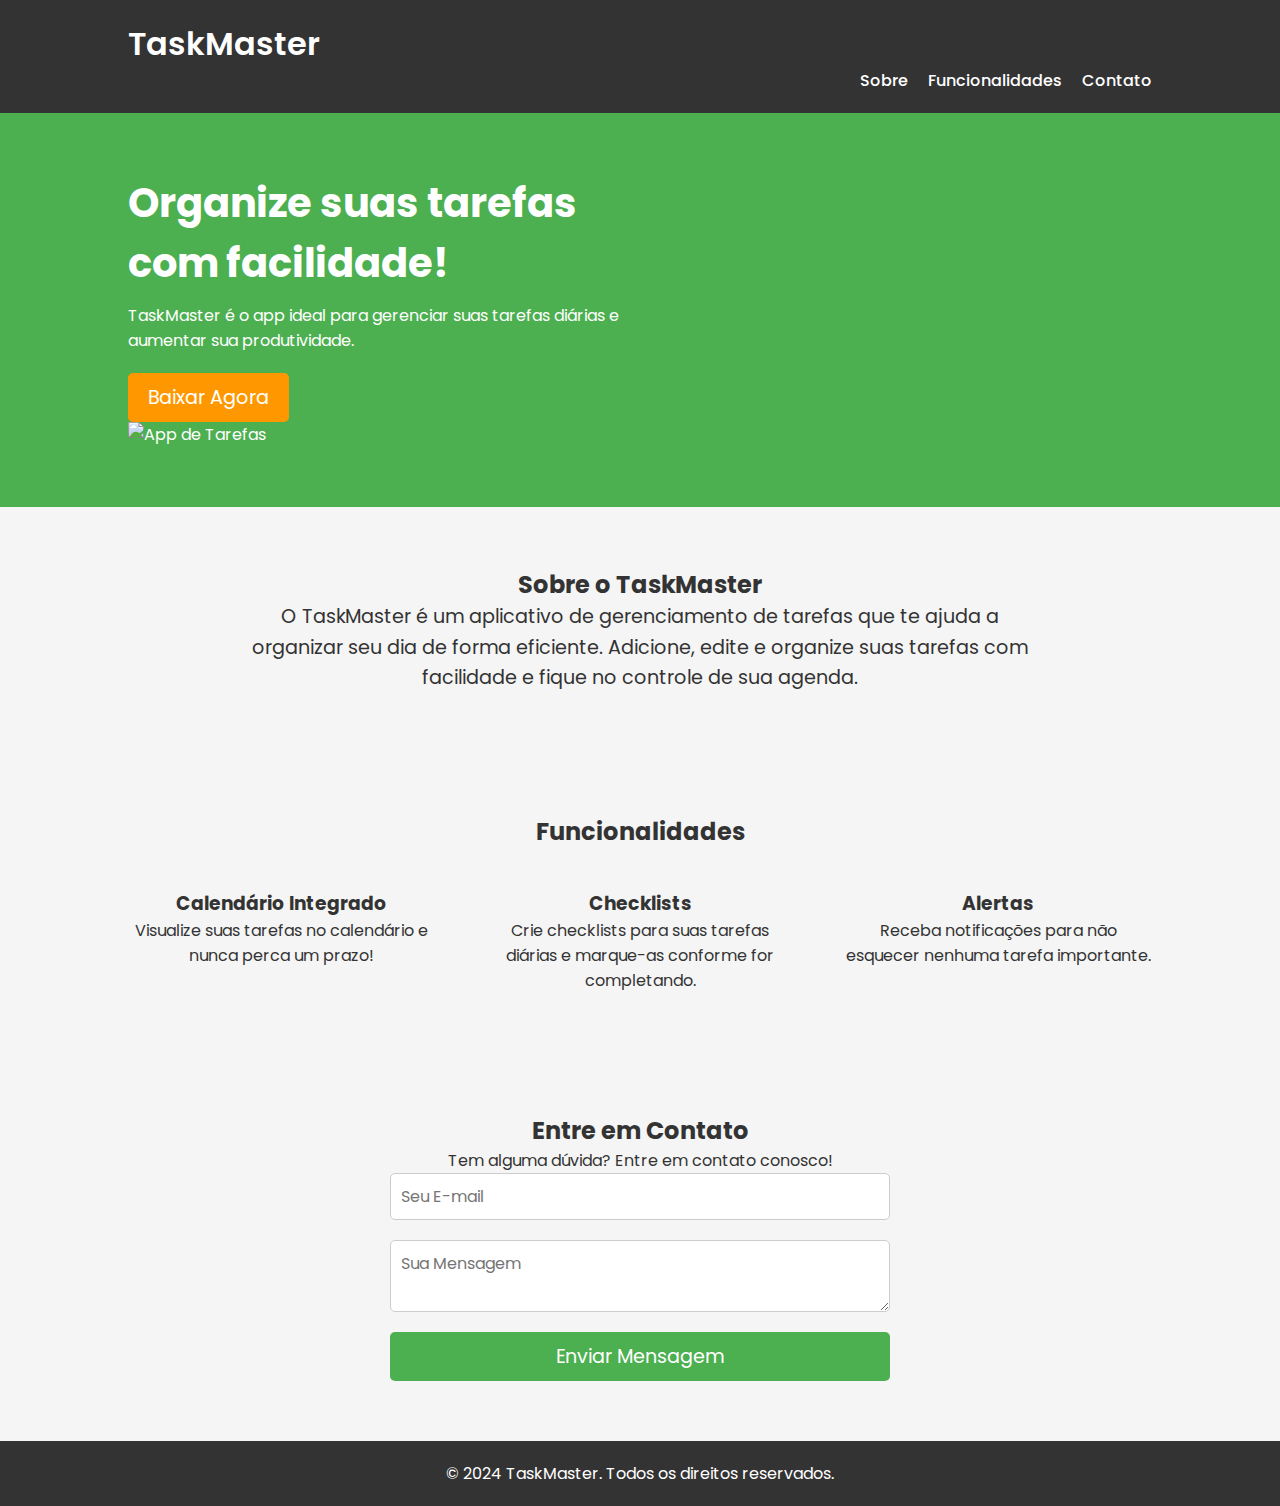
==== index.html @ c6b3d378 "one first commit" ====
<!DOCTYPE html>
<html lang="pt-br">
<head>
    <meta charset="UTF-8">
    <meta name="viewport" content="width=device-width, initial-scale=1.0">
    <link href="https://fonts.googleapis.com/css2?family=Poppins:wght@400;500;600&display=swap" rel="stylesheet">
    <link rel="stylesheet" href="style.css">
    <title>App de Tarefas</title>
</head>
<body>
    <header>
        <div class="container">
            <div class="logo">
                <h1>TaskMaster</h1>
            </div>
            <nav>
                <ul>
                    <li><a href="#sobre">Sobre</a></li>
                    <li><a href="#funcionalidades">Funcionalidades</a></li>
                    <li><a href="#contato">Contato</a></li>
                </ul>
            </nav>
        </div>
    </header>

    <section id="hero">
        <div class="container">
            <div class="hero-text">
                <h2>Organize suas tarefas com facilidade!</h2>
                <p>TaskMaster é o app ideal para gerenciar suas tarefas diárias e aumentar sua produtividade.</p>
                <a href="#contato" class="cta-button">Baixar Agora</a>
            </div>
            <div class="hero-image">
                <img src="https://via.placeholder.com/400" alt="App de Tarefas">
            </div>
        </div>
    </section>

    <section id="sobre" class="section">
        <div class="container">
            <h2>Sobre o TaskMaster</h2>
            <p>O TaskMaster é um aplicativo de gerenciamento de tarefas que te ajuda a organizar seu dia de forma eficiente. Adicione, edite e organize suas tarefas com facilidade e fique no controle de sua agenda.</p>
        </div>
    </section>

    <section id="funcionalidades" class="section">
        <div class="container">
            <h2>Funcionalidades</h2>
            <div class="features">
                <div class="feature">
                    <i class="bi bi-calendar-event"></i>
                    <h3>Calendário Integrado</h3>
                    <p>Visualize suas tarefas no calendário e nunca perca um prazo!</p>
                </div>
                <div class="feature">
                    <i class="bi bi-check-square"></i>
                    <h3>Checklists</h3>
                    <p>Crie checklists para suas tarefas diárias e marque-as conforme for completando.</p>
                </div>
                <div class="feature">
                    <i class="bi bi-bell"></i>
                    <h3>Alertas</h3>
                    <p>Receba notificações para não esquecer nenhuma tarefa importante.</p>
                </div>
            </div>
        </div>
    </section>

    <section id="contato" class="section">
        <div class="container">
            <h2>Entre em Contato</h2>
            <p>Tem alguma dúvida? Entre em contato conosco!</p>
            <form action="mailto:matiyusre35@gmail.com" method="get">
                <input type="email" placeholder="Seu E-mail" required>
                <textarea placeholder="Sua Mensagem" required></textarea>
                <button type="submit">Enviar Mensagem</button>
            </form>
        </div>
    </section>

    <footer>
        <div class="container">
            <p>&copy; 2024 TaskMaster. Todos os direitos reservados.</p>
        </div>
    </footer>

</body>
</html>
---- style.css ----
* {
    margin: 0;
    padding: 0;
    box-sizing: border-box;
    font-family: 'Poppins', sans-serif;
}

body {
    background-color: #f5f5f5;
    color: #333;
}

.container {
    width: 80%;
    margin: 0 auto;
}

header {
    background-color: #333;
    color: white;
    padding: 20px 0;
}

header .logo h1 {
    font-size: 2em;
    font-weight: 600;
}

nav ul {
    list-style: none;
    display: flex;
    justify-content: flex-end;
}

nav ul li {
    margin-left: 20px;
}

nav ul li a {
    color: white;
    text-decoration: none;
    font-weight: 500;
}

#hero {
    display: flex;
    justify-content: space-between;
    align-items: center;
    padding: 60px 0;
    background-color: #4CAF50;
    color: white;
}

#hero .hero-text {
    max-width: 50%;
}

#hero h2 {
    font-size: 2.5em;
    margin-bottom: 10px;
}

#hero .cta-button {
    display: inline-block;
    background-color: #FF9800;
    color: white;
    padding: 10px 20px;
    font-size: 1.2em;
    text-decoration: none;
    border-radius: 5px;
    margin-top: 20px;
}

#hero .cta-button:hover {
    background-color: #FF5722;
}

#hero .hero-image img {
    max-width: 400px;
    width: 100%;
}

.section {
    padding: 60px 0;
    text-align: center;
}

#sobre p {
    font-size: 1.2em;
    line-height: 1.6;
    max-width: 800px;
    margin: 0 auto;
}

.features {
    display: flex;
    justify-content: space-between;
    margin-top: 40px;
}

.feature {
    text-align: center;
    width: 30%;
}

.feature i {
    font-size: 3em;
    color: #4CAF50;
    margin-bottom: 10px;
}

#contato form {
    display: flex;
    flex-direction: column;
    max-width: 500px;
    margin: 0 auto;
}

#contato input, #contato textarea {
    padding: 10px;
    margin-bottom: 20px;
    border: 1px solid #ccc;
    border-radius: 5px;
    font-size: 1em;
}

#contato button {
    padding: 10px 20px;
    background-color: #4CAF50;
    color: white;
    font-size: 1.2em;
    border: none;
    border-radius: 5px;
}

#contato button:hover {
    background-color: #45a049;
}

footer {
    background-color: #333;
    color: white;
    padding: 20px 0;
    text-align: center;
}
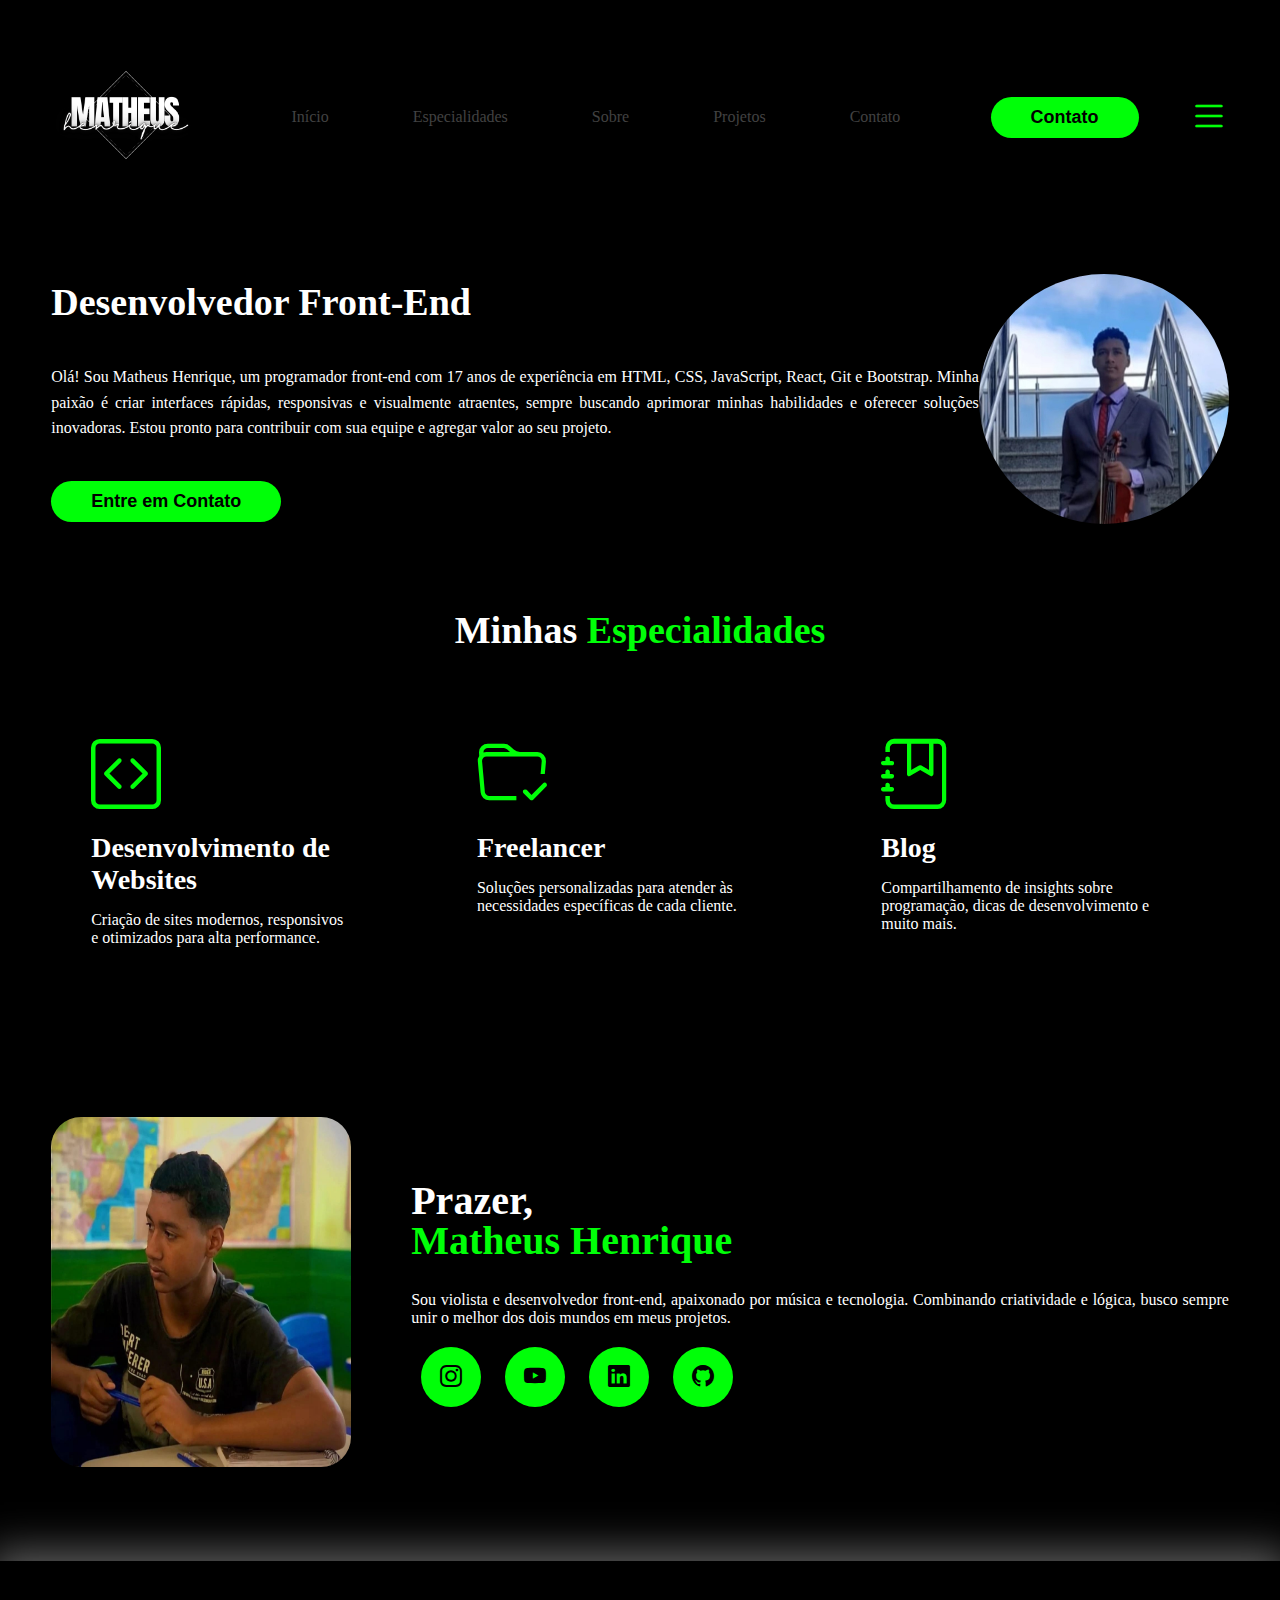
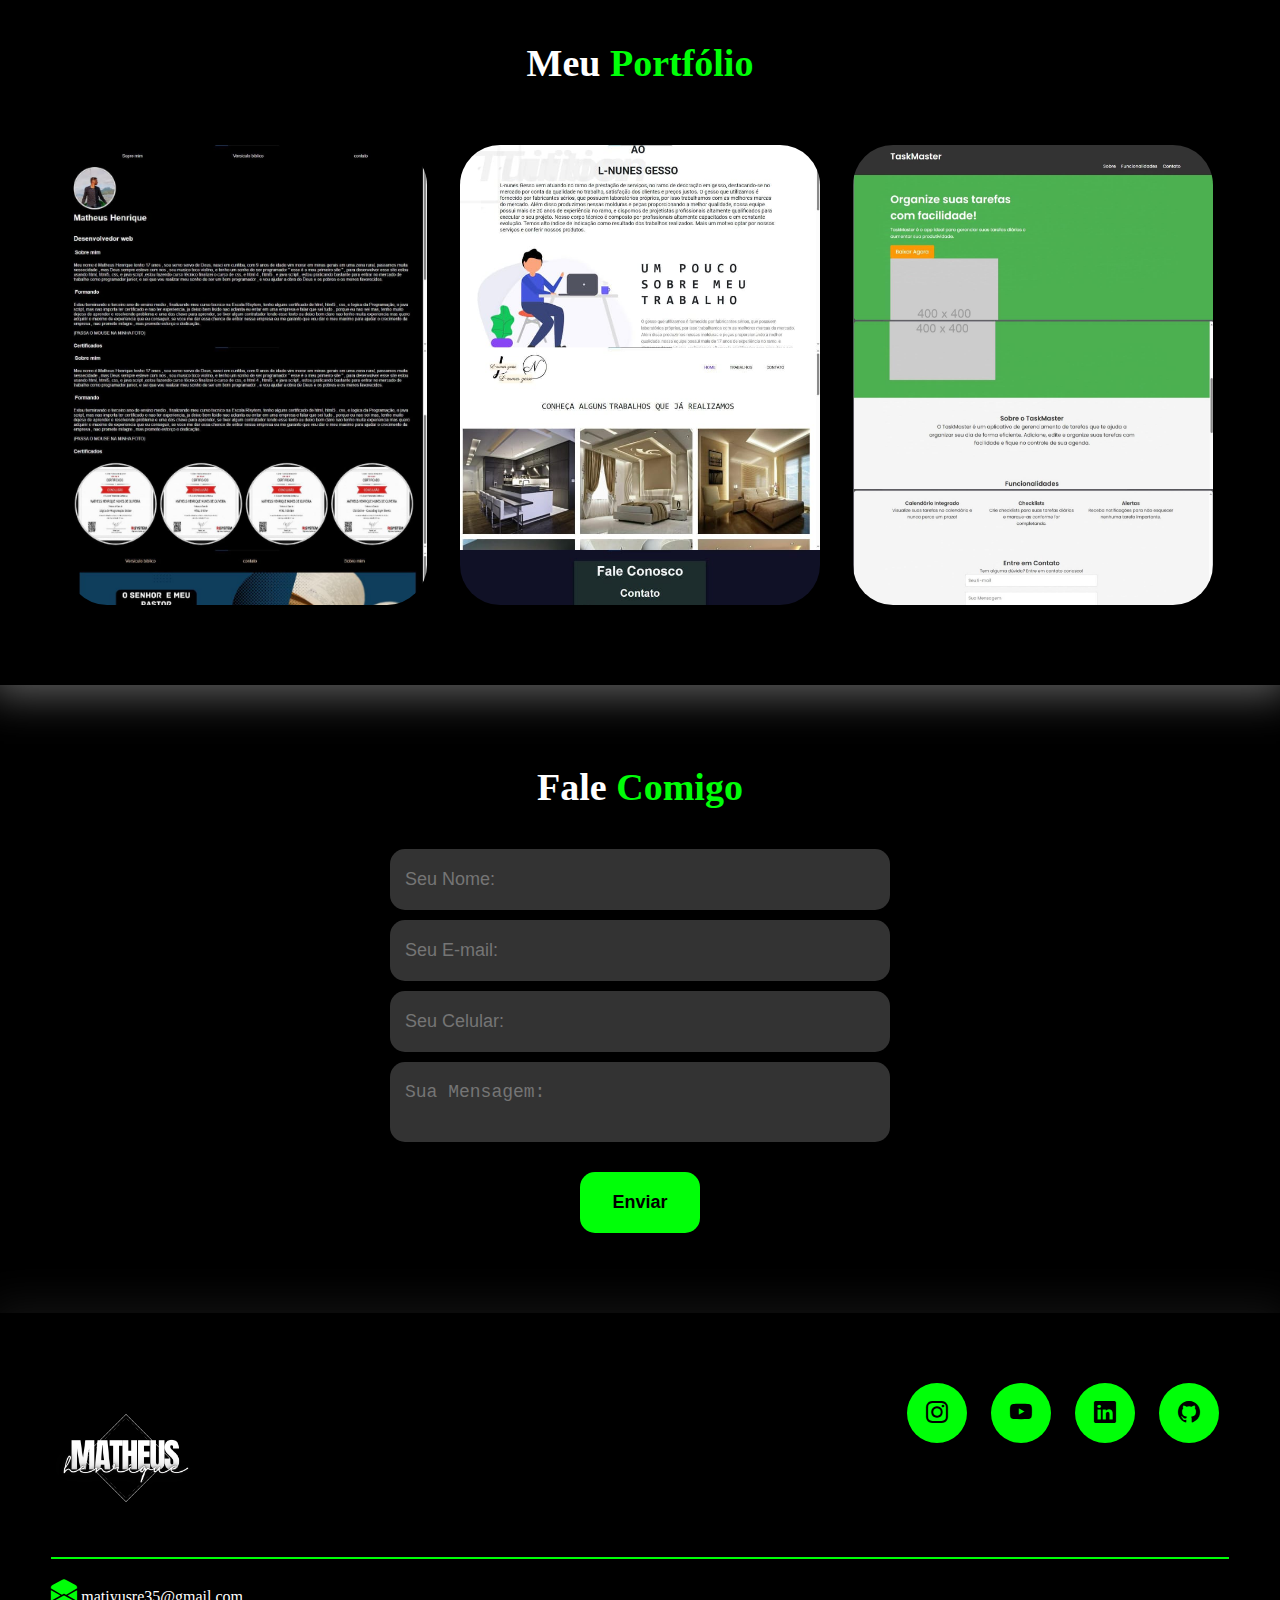
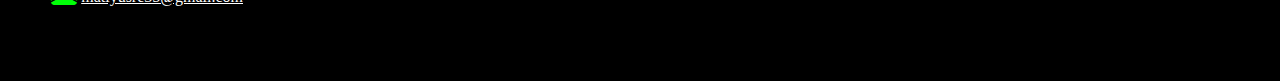
==== commit 80130eb4: "segundo commit" ====
--- a/index.html
+++ b/index.html
@@ -3,86 +3,170 @@
 <head>
     <meta charset="UTF-8">
     <meta name="viewport" content="width=device-width, initial-scale=1.0">
-    <link href="https://fonts.googleapis.com/css2?family=Poppins:wght@400;500;600&display=swap" rel="stylesheet">
     <link rel="stylesheet" href="style.css">
-    <title>App de Tarefas</title>
+    <link rel="preconnect" href="https://fonts.googleapis.com">
+    <link rel="preconnect" href="https://fonts.gstatic.com" crossorigin>
+    <link href="https://fonts.googleapis.com/css2?family=Poppins:wght@100;200;300;400;500;600;700;800;900&display=swap" rel="stylesheet">
+    <link rel="stylesheet" href="https://cdn.jsdelivr.net/npm/bootstrap-icons@1.11.3/font/bootstrap-icons.min.css">
+    <script src="menu.js" defer></script>
+    <title>Portfólio - Matheus Henrique</title>
 </head>
 <body>
     <header>
-        <div class="container">
+        <div class="interface">
             <div class="logo">
-                <h1>TaskMaster</h1>
+                <a href="#">
+                    <img src="imangs/Logotipo Moda Loja Minimalista Preto e Branco.png" alt="Logo Matheus Henrique" width="150px">
+                </a>
             </div>
-            <nav>
+            <nav class="menu-desktop">
                 <ul>
+                    <li><a href="#inicio">Início</a></li>
+                    <li><a href="#especialidades">Especialidades</a></li>
                     <li><a href="#sobre">Sobre</a></li>
-                    <li><a href="#funcionalidades">Funcionalidades</a></li>
-                    <li><a href="#contato">Contato</a></li>
+                    <li><a href="#portifolio">Projetos</a></li>
+                    <li><a href="#formulario">Contato</a></li>
                 </ul>
             </nav>
+            <div class="btn-contato">
+                <a href="#"><button>Contato</button></a>
+            </div>
+            <div class="btn-abrir-menu" id="btn-menu">
+                <i class="bi bi-list"></i>
+            </div>
+            <div class="menu-mobile" id="menu-mobile">
+                <div class="btn-fechar">
+                    <i class="bi bi-x"></i>
+                </div>
+                <nav>
+                    <ul>
+                        <li><a href="#inicio">Início</a></li>
+                        <li><a href="#especialidades">Especialidades</a></li>
+                        <li><a href="#sobre">Sobre</a></li>
+                        <li><a href="#portifolio">Projetos</a></li>
+                        <li><a href="#formulario">Contato</a></li>
+                    </ul>
+                </nav>
+            </div>
         </div>
     </header>
+    <main>
+        <section id="inicio" class="topo-do-site">
+            <div class="interface">
+                <div class="flex">
+                    <div class="txt-topo-site">
+                        <h1>Desenvolvedor Front-End</h1>
+                        <p>
+                            Olá! Sou Matheus Henrique, um programador front-end com 17 anos de experiência em HTML, CSS, JavaScript, React, Git e Bootstrap. Minha paixão é criar interfaces rápidas, responsivas e visualmente atraentes, sempre buscando aprimorar minhas habilidades e oferecer soluções inovadoras. Estou pronto para contribuir com sua equipe e agregar valor ao seu projeto.
+                        </p>
+                        <div class="btn-contato">
+                            <a href="#"><button>Entre em Contato</button></a>
+                        </div>
+                    </div>
+                    <div class="img-topo-site">
+                        <img src="imangs/eu.jpg" alt="Foto de Matheus Henrique" width="250px">
+                    </div>
+                </div>
+            </div>
+        </section>
 
-    <section id="hero">
-        <div class="container">
-            <div class="hero-text">
-                <h2>Organize suas tarefas com facilidade!</h2>
-                <p>TaskMaster é o app ideal para gerenciar suas tarefas diárias e aumentar sua produtividade.</p>
-                <a href="#contato" class="cta-button">Baixar Agora</a>
+        <section id="especialidades" class="especialidades">
+            <div class="interface">
+                <h2 class="titulo">Minhas <span>Especialidades</span></h2>
+                <div class="flex">
+                    <div class="especialidade-box">
+                        <i class="bi bi-code-square"></i>
+                        <h3>Desenvolvimento de Websites</h3>
+                        <p>Criação de sites modernos, responsivos e otimizados para alta performance.</p>
+                    </div>
+                    <div class="especialidade-box">
+                        <i class="bi bi-folder-check"></i>
+                        <h3>Freelancer</h3>
+                        <p>Soluções personalizadas para atender às necessidades específicas de cada cliente.</p>
+                    </div>
+                    <div class="especialidade-box">
+                        <i class="bi bi-journal-bookmark"></i>
+                        <h3>Blog</h3>
+                        <p>Compartilhamento de insights sobre programação, dicas de desenvolvimento e muito mais.</p>
+                    </div>
+                </div>
             </div>
-            <div class="hero-image">
-                <img src="https://via.placeholder.com/400" alt="App de Tarefas">
+        </section>
+
+        <section id="sobre" class="sobre">
+            <div class="interface">
+                <div class="flex">
+                    <div class="img-sobre">
+                        <img src="imangs/eu2.jpg" alt="Foto de Matheus Henrique" width="300px">
+                    </div>
+                    <div class="txt-sobre">
+                        <h2>Prazer, <span>Matheus Henrique</span></h2>
+                        <p>
+                            Sou violista e desenvolvedor front-end, apaixonado por música e tecnologia. Combinando criatividade e lógica, busco sempre unir o melhor dos dois mundos em meus projetos.
+                        </p>
+                        <div class="btn-social">
+                            <a href="https://www.instagram.com/matheushenrique.ccb/"><button><i class="bi bi-instagram"></i></button></a>
+                            <a href="https://www.youtube.com/channel/UCxkmV29DYNefAi6HuTpS0iQ"><button><i class="bi bi-youtube"></i></button></a>
+                            <a href="https://www.linkedin.com/in/matheus-henrique-96638132a/"><button><i class="bi bi-linkedin"></i></button></a>
+                            <a href="https://github.com/MatheusHenrique383/Matheus"><button><i class="bi bi-github"></i></button></a>
+                        </div>
+                    </div>
+                </div>
+            </div>
+        </section>
+
+        <section id="portifolio" class="portifolio">
+            <div class="interface">
+                <h2 class="titulo">Meu <span>Portfólio</span></h2>
+                <div class="flex">
+                    <div class="img-port" style="background-image: url(imangs/projeto.1.jpg);">
+                        <div class="overlay">Projeto 1</div>
+                    </div>
+                    <div class="img-port" style="background-image: url(imangs/projeto.2.jpg);">
+                        <div class="overlay">Projeto 2</div>
+                    </div>
+                    <div class="img-port" style="background-image: url(imangs/projeto.3.jpg);">
+                        <div class="overlay">Projeto 3</div>
+                    </div>
+                </div>
+            </div>
+        </section>
+
+        <section id="formulario" class="formulario">
+            <div class="interface">
+                <h2 class="titulo">Fale <span>Comigo</span></h2>
+                <form>
+                    <input type="text" placeholder="Seu Nome:" required>
+                    <input type="email" placeholder="Seu E-mail:" required>
+                    <input type="tel" placeholder="Seu Celular:">
+                    <textarea placeholder="Sua Mensagem:" required></textarea>
+                    <div class="btn-enviar">
+                        <input type="submit" value="Enviar">
+                    </div>
+                </form>
+            </div>
+        </section>
+    </main>
+
+    <footer>
+        <div class="interface">
+            <div class="line-footer">
+                <div class="flex">
+                    <div class="logo-footer">
+                        <img src="imangs/Logotipo Moda Loja Minimalista Preto e Branco.png" alt="Logo Matheus Henrique" width="150px">
+                    </div>
+                    <div class="btn-social">
+                        <a href="https://www.instagram.com/matheushenrique.ccb/"><button><i class="bi bi-instagram"></i></button></a>
+                        <a href="https://www.youtube.com/channel/UCxkmV29DYNefAi6HuTpS0iQ"><button><i class="bi bi-youtube"></i></button></a>
+                        <a href="https://www.linkedin.com/in/matheus-henrique-96638132a/"><button><i class="bi bi-linkedin"></i></button></a>
+                        <a href="https://github.com/MatheusHenrique383/Matheus"><button><i class="bi bi-github"></i></button></a>
+                    </div>
+                </div>
+            </div>
+            <div class="line-footer borda">
+                <p><i class="bi bi-envelope-open-fill"></i> <a href="mailto:matiyusre35@gmail.com">matiyusre35@gmail.com</a></p>
             </div>
         </div>
-    </section>
-
-    <section id="sobre" class="section">
-        <div class="container">
-            <h2>Sobre o TaskMaster</h2>
-            <p>O TaskMaster é um aplicativo de gerenciamento de tarefas que te ajuda a organizar seu dia de forma eficiente. Adicione, edite e organize suas tarefas com facilidade e fique no controle de sua agenda.</p>
-        </div>
-    </section>
-
-    <section id="funcionalidades" class="section">
-        <div class="container">
-            <h2>Funcionalidades</h2>
-            <div class="features">
-                <div class="feature">
-                    <i class="bi bi-calendar-event"></i>
-                    <h3>Calendário Integrado</h3>
-                    <p>Visualize suas tarefas no calendário e nunca perca um prazo!</p>
-                </div>
-                <div class="feature">
-                    <i class="bi bi-check-square"></i>
-                    <h3>Checklists</h3>
-                    <p>Crie checklists para suas tarefas diárias e marque-as conforme for completando.</p>
-                </div>
-                <div class="feature">
-                    <i class="bi bi-bell"></i>
-                    <h3>Alertas</h3>
-                    <p>Receba notificações para não esquecer nenhuma tarefa importante.</p>
-                </div>
-            </div>
-        </div>
-    </section>
-
-    <section id="contato" class="section">
-        <div class="container">
-            <h2>Entre em Contato</h2>
-            <p>Tem alguma dúvida? Entre em contato conosco!</p>
-            <form action="mailto:matiyusre35@gmail.com" method="get">
-                <input type="email" placeholder="Seu E-mail" required>
-                <textarea placeholder="Sua Mensagem" required></textarea>
-                <button type="submit">Enviar Mensagem</button>
-            </form>
-        </div>
-    </section>
-
-    <footer>
-        <div class="container">
-            <p>&copy; 2024 TaskMaster. Todos os direitos reservados.</p>
-        </div>
     </footer>
-
 </body>
 </html>
--- a/style.css
+++ b/style.css
@@ -1,145 +1,528 @@
-* {
-    margin: 0;
-    padding: 0;
-    box-sizing: border-box;
-    font-family: 'Poppins', sans-serif;
-}
-
-body {
-    background-color: #f5f5f5;
-    color: #333;
-}
-
-.container {
-    width: 80%;
-    margin: 0 auto;
-}
-
-header {
-    background-color: #333;
-    color: white;
-    padding: 20px 0;
-}
-
-header .logo h1 {
-    font-size: 2em;
-    font-weight: 600;
-}
-
-nav ul {
-    list-style: none;
-    display: flex;
-    justify-content: flex-end;
-}
-
-nav ul li {
-    margin-left: 20px;
-}
-
-nav ul li a {
-    color: white;
-    text-decoration: none;
-    font-weight: 500;
-}
-
-#hero {
-    display: flex;
-    justify-content: space-between;
-    align-items: center;
-    padding: 60px 0;
-    background-color: #4CAF50;
-    color: white;
-}
-
-#hero .hero-text {
-    max-width: 50%;
-}
-
-#hero h2 {
-    font-size: 2.5em;
-    margin-bottom: 10px;
-}
-
-#hero .cta-button {
-    display: inline-block;
-    background-color: #FF9800;
-    color: white;
-    padding: 10px 20px;
-    font-size: 1.2em;
-    text-decoration: none;
-    border-radius: 5px;
-    margin-top: 20px;
-}
-
-#hero .cta-button:hover {
-    background-color: #FF5722;
-}
-
-#hero .hero-image img {
-    max-width: 400px;
-    width: 100%;
-}
-
-.section {
-    padding: 60px 0;
-    text-align: center;
-}
-
-#sobre p {
-    font-size: 1.2em;
-    line-height: 1.6;
-    max-width: 800px;
-    margin: 0 auto;
-}
-
-.features {
-    display: flex;
-    justify-content: space-between;
-    margin-top: 40px;
-}
-
-.feature {
-    text-align: center;
-    width: 30%;
-}
-
-.feature i {
-    font-size: 3em;
-    color: #4CAF50;
-    margin-bottom: 10px;
-}
-
-#contato form {
-    display: flex;
-    flex-direction: column;
-    max-width: 500px;
-    margin: 0 auto;
-}
-
-#contato input, #contato textarea {
-    padding: 10px;
-    margin-bottom: 20px;
-    border: 1px solid #ccc;
-    border-radius: 5px;
-    font-size: 1em;
-}
-
-#contato button {
-    padding: 10px 20px;
-    background-color: #4CAF50;
-    color: white;
-    font-size: 1.2em;
-    border: none;
-    border-radius: 5px;
-}
-
-#contato button:hover {
-    background-color: #45a049;
-}
-
-footer {
-    background-color: #333;
-    color: white;
-    padding: 20px 0;
-    text-align: center;
-}
+/*Intergace geral*/
+*{
+  margin: 0; 
+  padding: 0;
+  box-sizing:border-box ;
+  .poppins-thin {
+   font-family: "Poppins", sans-serif;
+   font-weight: 100;
+   font-style: normal;
+ }
+ 
+ .poppins-extralight {
+   font-family: "Poppins", sans-serif;
+   font-weight: 200;
+   font-style: normal;
+ }
+ 
+ .poppins-light {
+   font-family: "Poppins", sans-serif;
+   font-weight: 300;
+   font-style: normal;
+ }
+ 
+ .poppins-regular {
+   font-family: "Poppins", sans-serif;
+   font-weight: 400;
+   font-style: normal;
+ }
+ 
+ .poppins-medium {
+   font-family: "Poppins", sans-serif;
+   font-weight: 500;
+   font-style: normal;
+ }
+ 
+ .poppins-semibold {
+   font-family: "Poppins", sans-serif;
+   font-weight: 600;
+   font-style: normal;
+ }
+ 
+ .poppins-bold {
+   font-family: "Poppins", sans-serif;
+   font-weight: 700;
+   font-style: normal;
+ }
+ 
+ .poppins-extrabold {
+   font-family: "Poppins", sans-serif;
+   font-weight: 800;
+   font-style: normal;
+ }
+ 
+ .poppins-black {
+   font-family: "Poppins", sans-serif;
+   font-weight: 900;
+   font-style: normal;
+ }
+ 
+ .poppins-thin-italic {
+   font-family: "Poppins", sans-serif;
+   font-weight: 100;
+   font-style: italic;
+ }
+ 
+ .poppins-extralight-italic {
+   font-family: "Poppins", sans-serif;
+   font-weight: 200;
+   font-style: italic;
+ }
+ 
+ .poppins-light-italic {
+   font-family: "Poppins", sans-serif;
+   font-weight: 300;
+   font-style: italic;
+ }
+ 
+ .poppins-regular-italic {
+   font-family: "Poppins", sans-serif;
+   font-weight: 400;
+   font-style: italic;
+ }
+ 
+ .poppins-medium-italic {
+   font-family: "Poppins", sans-serif;
+   font-weight: 500;
+   font-style: italic;
+ }
+ 
+ .poppins-semibold-italic {
+   font-family: "Poppins", sans-serif;
+   font-weight: 600;
+   font-style: italic;
+ }
+ 
+ .poppins-bold-italic {
+   font-family: "Poppins", sans-serif;
+   font-weight: 700;
+   font-style: italic;
+ }
+ 
+ .poppins-extrabold-italic {
+   font-family: "Poppins", sans-serif;
+   font-weight: 800;
+   font-style: italic;
+ }
+ 
+ .poppins-black-italic {
+   font-family: "Poppins", sans-serif;
+   font-weight: 900;
+   font-style: italic;
+ }
+ 
+}
+body{
+   background-color: rgb(0, 0, 0);
+}
+
+.interface{
+   max-width: 1280px;
+   margin: 0 auto;
+}
+
+.flex{
+ display: flex;
+ 
+}
+
+.btn-contato button{
+ padding: 10px 40px;
+ font-size: 18px;
+ font-weight: 600;
+ background-color: #00FF08;
+ border: 0;
+ border-radius: 30px;
+ cursor: pointer;
+ transition: .2s;
+}
+
+button:hover,form .btn-enviar input:hover{
+ box-shadow: 0px 0px 8px #00ff08;
+ transform: scale(1.05);
+}
+
+/*Estilo do cabecario*/
+header{
+   padding: 40px 4%;
+}
+
+header > .interface{
+   display: flex;
+   align-items: center;
+   justify-content: space-between;
+}
+
+header a{
+   color: #424242;
+   text-decoration: none;
+   display: inline-block;
+   transition: .2s;
+}
+
+header nav.menu-desktop a:hover{
+   color: #fff;
+   transform: scale(1.05);
+}
+
+header nav ul{
+   list-style-type: none;
+}
+
+header nav.menu-desktop ul li {
+   display: inline-block;
+   padding: 0 40px;
+}
+
+/*estilo do menu mobile*/
+.btn-abrir-menu i {
+ color:#00FF08 ;
+ font-size: 40px;
+}
+.menu-mobile{
+ background-color: #000;
+ height: 100vh;
+ position: fixed;
+ top: 0;
+ right: 0;
+ z-index: 99999;
+ width: 0%;
+ overflow: hidden;
+ transition: .5s;
+}
+
+.menu-mobile.abrir-menu{
+ width: 70%;
+}
+
+.menu-mobile.abrir-menu ~ .overlay-menuu {
+ display: block;
+}
+.menu-mobile .btn-fechar{
+ padding: 20px 5%;
+}
+.menu-mobile .btn-fechar i{
+ color: #00FF08;
+ font-size:30px;
+
+}
+.menu-mobile nav ul{
+ text-align:right;
+}
+
+.menu-mobile nav ul li a {
+ color: #fff;
+ font-size: 20px;
+ font-weight: 300;
+ padding: 20px 8%;
+ display: block;
+}
+.menu-mobile nav ul li a:hover{
+ background-color: #00FF08;
+ color: #000;
+
+}
+.overlay-menuu{
+ background-color: #000000cb;
+ width: 100%;
+ height: 100%;
+ position: fixed;
+ top: 0;
+ left: 0;
+ z-index: 88888;
+ display: none;
+
+}
+
+
+h2.titulo{
+ color: #fff;
+ font-size:38px;
+ text-align: center;
+}
+h2.titulo span{
+ color: #00ff08;
+}
+
+/*Estilo de topo*/
+
+section.topo-do-site{
+ padding: 40px 4%;
+}
+
+section.topo-do-site .flex{
+ align-items: center;
+ justify-content: center;
+}
+
+.topo-do-site  h1{
+color: #fff;
+font-size: 38px;
+gap: 90px;
+}
+.txt-topo-site h1 samp{
+ color: #00FF08;
+}
+
+.topo-do-site .txt-topo-site p{
+ color:#fff;
+ margin: 40px 0;
+ line-height: 1.6;
+ text-align: justify;
+ text-shadow: 1px 1px 2px rgba(0, 0, 0, 0.3);
+}
+
+
+
+
+
+.topo-do-site .img-topo-site img{
+ position: relative;
+ animation: flutuar 2s ease-in-out infinite alternate;
+ border-radius: 50%;
+ 
+}
+
+@keyframes flutuar{
+ 0%{
+   top: 0;
+ }
+
+ 100%{
+   top: 30px;
+ }
+}
+
+/*ESTILOS DAS ESPECIALIDADES*/
+
+section.especialidades{
+padding: 40px 4%;
+}
+section.especialidades .flex{
+ gap: 50px;
+}
+
+.especialidades .especialidade-box{
+ color: #fff;
+ padding: 40px;
+ border-radius: 20px;
+ margin-top: 45px;
+ transition: .2s;
+
+}
+
+.especialidades .especialidade-box:hover{
+ transform: scale(1.05);
+ box-shadow: 0 0 20px #ffffff6c;
+}
+
+.especialidades .especialidade-box i{
+ font-size: 70px;
+ color: #00FF08;
+}
+.especialidades .especialidade-box h3{
+ font-size:28px;
+ margin: 15px 0;
+ 
+}
+
+/*ESTILO DO SOBRE*/
+
+section.sobre{
+padding: 90px 4%;
+}
+
+section.sobre .img-sobre img{
+ border-radius: 30px;
+ height: 350px;
+}
+
+section.sobre .flex{
+align-items: center;
+gap: 60px;
+}
+.sobre .txt-sobre{
+color: #fff;
+}
+.sobre .txt-sobre h2{
+ font-size:40px;
+ line-height: 40px;
+ margin-bottom: 30px;
+}
+.sobre .txt-sobre h2 span{
+ color: #00FF08;
+ display: block;
+}
+.sobre .txt-sobre p{
+ margin:20px 0;
+ text-align: justify;
+}
+.btn-social button{
+width: 60px;
+height: 60px;
+border-radius: 50%;
+border: none;
+background-color: #00FF08;
+font-size: 22px;
+cursor: pointer;
+margin: 0 10px;
+transition: .2s;
+}
+/*PORTIFOLIO*/
+
+section.portifolio{
+ padding: 80px 4%;
+ box-shadow: 0 0 40px 10px #ffffff60;
+}
+section.portifolio .flex{
+justify-content: space-around;
+margin-top: 60px;
+}
+
+.img-port{
+ width: 360px;
+ height: 460px;
+ background-color: #00FF08;
+ background-size: cover;
+ background-position: 100% 0%;
+ transition: 5s;
+ cursor: pointer;
+ border-radius: 40px;
+ position: relative;
+
+}
+
+.img-port:hover{
+ background-position: 100% 100%;
+}
+.overlay{
+ position: absolute;
+ top: 0;
+ left: 0;
+ width: 100%;
+ height: 100%;
+ border-radius: 40px;
+ background-color: #000000cb;
+ display: flex;
+ align-items: center;
+ justify-content: center;
+ font-size: 25px;
+ font-weight: 600;
+ color: #fff;
+ opacity: 0 ;
+ transition: .5s;
+}
+.overlay:hover{
+opacity: 1;
+}
+
+/*ESTILO DE FORMULARIO DE CONTATO*/
+section.formulario{
+ padding:80px 4%;
+}
+
+form{
+ max-width: 500px;
+ margin: 0 auto;
+ display: flex;
+ justify-content: center;
+ flex-direction: column;
+ gap: 10px;
+ margin-top: 40px;
+}
+
+form input , form textarea{
+ width:100%;
+ background-color:rgb(51, 51, 51);
+ border: 0;
+ outline: 0;
+ padding: 20px 15px;
+ border-radius: 15px;
+ color: #fff;
+ font-size: 18px;
+
+}
+
+form textarea{
+ resize: none;
+ max-height: 200px;
+}
+form .btn-enviar{
+ margin-top: 20px;
+ text-align: center;
+}
+form .btn-enviar input{
+ width: 120px;
+ background-color: #00FF08;
+ color: #000;
+ font-weight: 700;
+ cursor:pointer;
+ transition: .2s;
+
+}
+/*estilo do roda pe */
+
+footer{
+ padding: 50px 4%;
+ box-shadow: 0 0 40px 10px #ffffff13;
+}
+footer .flex{
+ justify-content:space-between;
+}
+footer .line-footer{
+ padding: 20px 0;
+}
+.borda{
+ border-top: 2px solid #00FF08;
+}
+footer .line-footer p i{
+ color: #00FF08;
+ font-size: 26px;
+}
+footer .line-footer p a{
+ color: #fff;
+}
+             /*mobile*/
+
+@media screen and (max-width: 1020px){
+ /*classes geral*/
+ .flex{
+   flex-direction: column;
+ }
+
+ /*cabeçalho*/
+ .menu-desktop, .btn-contato{
+     display: none;
+ }
+
+  /*topo de site */
+  .topo-do-site  h1{
+   font-size: 38px;
+   gap: 90px;
+  }
+
+  section.topo-do-site{
+   padding: 20px 8%;
+ }
+ .img-port{
+   width: 100%;
+   max-width: 0 auto;
+   margin: 0 auto;
+ 
+ }
+ section.portifolio .flex{
+     gap: 60px;
+   }
+
+   /*roda pe */
+   footer .flex{
+     flex-direction: column;
+     gap: 30px;
+   }
+   footer .line-footer{
+     text-align: center;
+   }
+}
+  
+/*estilizacao do menu-mobile*/
+
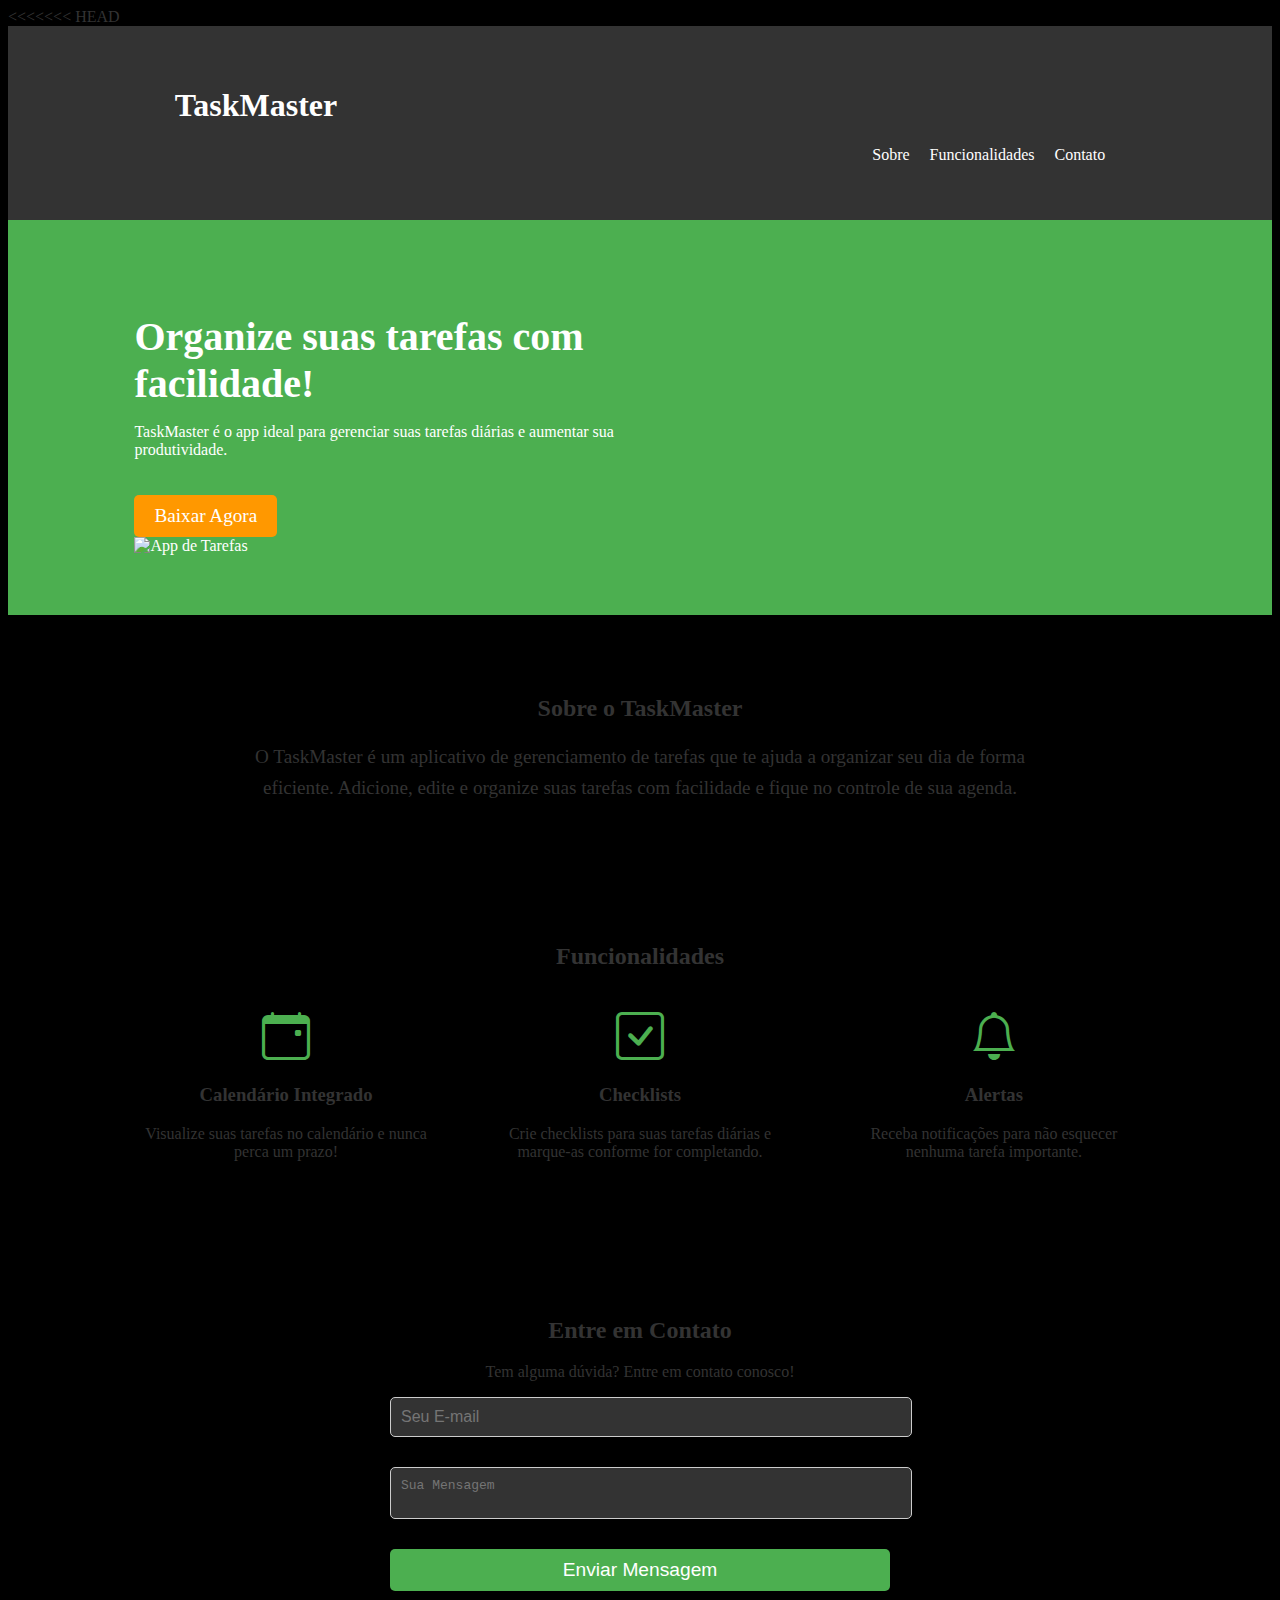
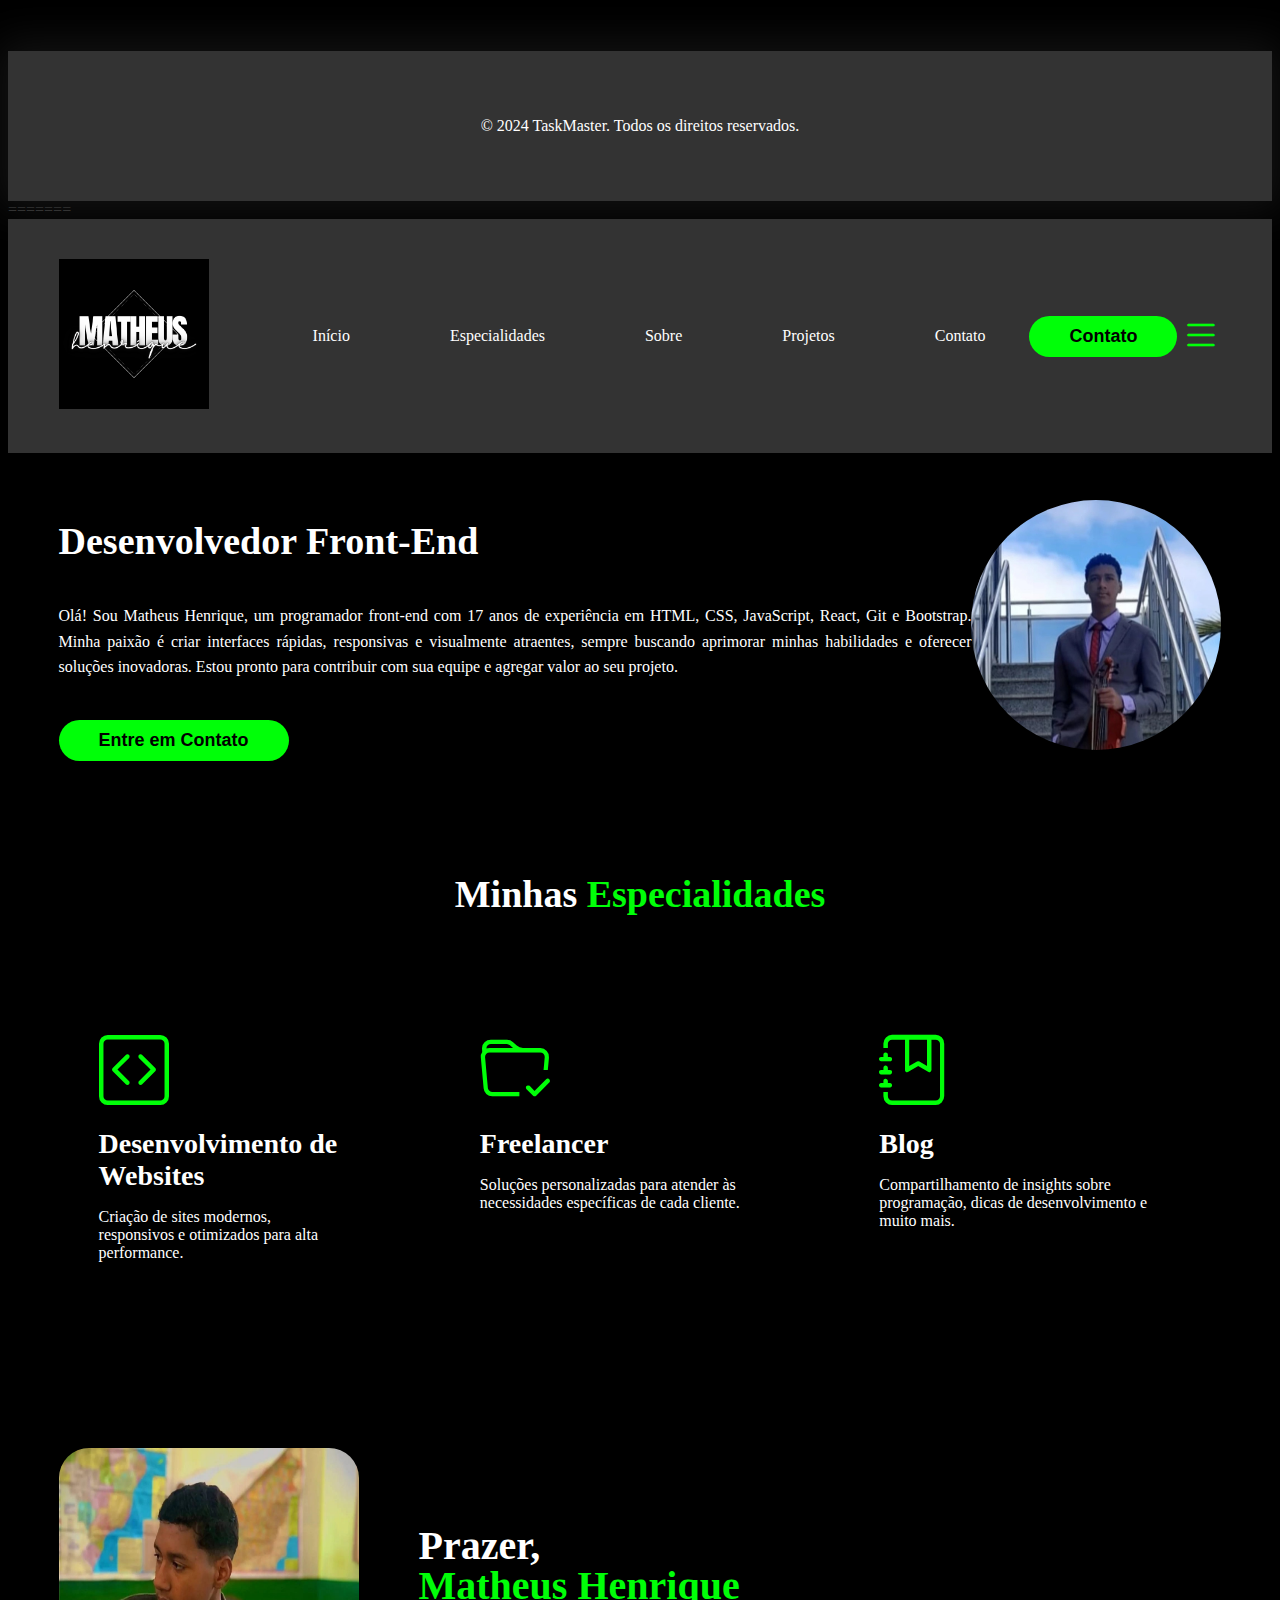
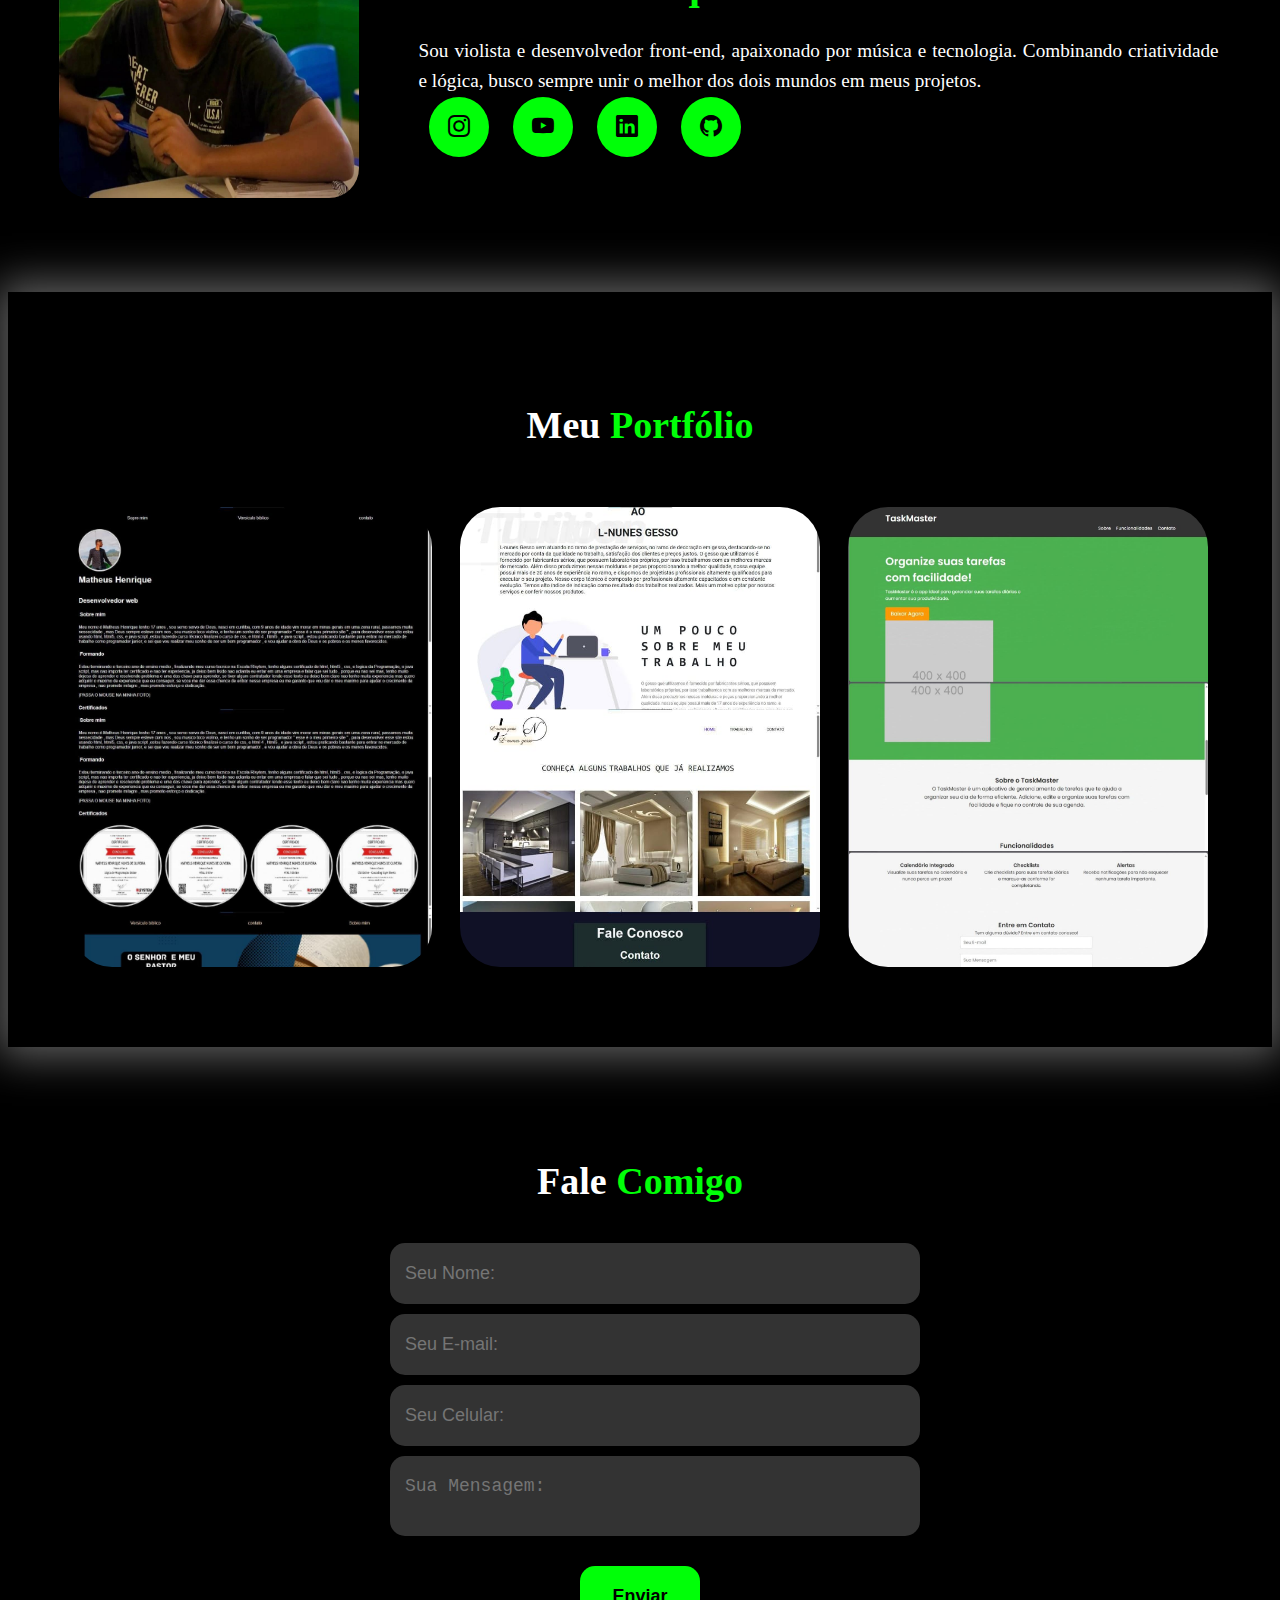
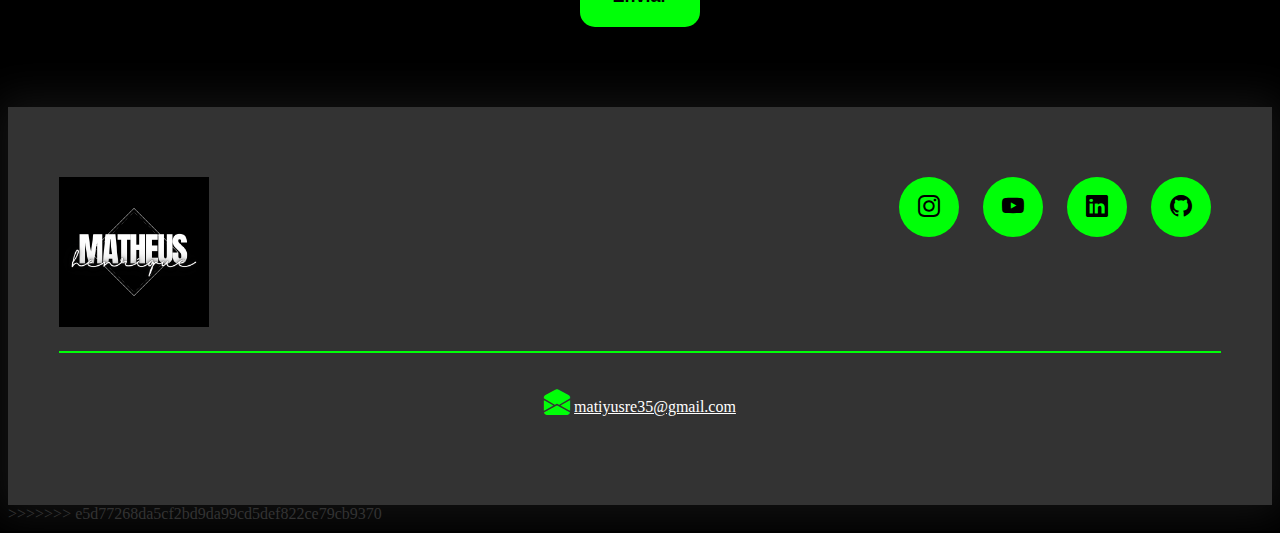
==== commit 036f0512: "App de Tarefas" ====
--- a/index.html
+++ b/index.html
@@ -3,6 +3,89 @@
 <head>
     <meta charset="UTF-8">
     <meta name="viewport" content="width=device-width, initial-scale=1.0">
+<<<<<<< HEAD
+    <link href="https://fonts.googleapis.com/css2?family=Poppins:wght@400;500;600&display=swap" rel="stylesheet">
+    <link rel="stylesheet" href="style.css">
+    <title>App de Tarefas</title>
+</head>
+<body>
+    <header>
+        <div class="container">
+            <div class="logo">
+                <h1>TaskMaster</h1>
+            </div>
+            <nav>
+                <ul>
+                    <li><a href="#sobre">Sobre</a></li>
+                    <li><a href="#funcionalidades">Funcionalidades</a></li>
+                    <li><a href="#contato">Contato</a></li>
+                </ul>
+            </nav>
+        </div>
+    </header>
+
+    <section id="hero">
+        <div class="container">
+            <div class="hero-text">
+                <h2>Organize suas tarefas com facilidade!</h2>
+                <p>TaskMaster é o app ideal para gerenciar suas tarefas diárias e aumentar sua produtividade.</p>
+                <a href="#contato" class="cta-button">Baixar Agora</a>
+            </div>
+            <div class="hero-image">
+                <img src="https://via.placeholder.com/400" alt="App de Tarefas">
+            </div>
+        </div>
+    </section>
+
+    <section id="sobre" class="section">
+        <div class="container">
+            <h2>Sobre o TaskMaster</h2>
+            <p>O TaskMaster é um aplicativo de gerenciamento de tarefas que te ajuda a organizar seu dia de forma eficiente. Adicione, edite e organize suas tarefas com facilidade e fique no controle de sua agenda.</p>
+        </div>
+    </section>
+
+    <section id="funcionalidades" class="section">
+        <div class="container">
+            <h2>Funcionalidades</h2>
+            <div class="features">
+                <div class="feature">
+                    <i class="bi bi-calendar-event"></i>
+                    <h3>Calendário Integrado</h3>
+                    <p>Visualize suas tarefas no calendário e nunca perca um prazo!</p>
+                </div>
+                <div class="feature">
+                    <i class="bi bi-check-square"></i>
+                    <h3>Checklists</h3>
+                    <p>Crie checklists para suas tarefas diárias e marque-as conforme for completando.</p>
+                </div>
+                <div class="feature">
+                    <i class="bi bi-bell"></i>
+                    <h3>Alertas</h3>
+                    <p>Receba notificações para não esquecer nenhuma tarefa importante.</p>
+                </div>
+            </div>
+        </div>
+    </section>
+
+    <section id="contato" class="section">
+        <div class="container">
+            <h2>Entre em Contato</h2>
+            <p>Tem alguma dúvida? Entre em contato conosco!</p>
+            <form action="mailto:matiyusre35@gmail.com" method="get">
+                <input type="email" placeholder="Seu E-mail" required>
+                <textarea placeholder="Sua Mensagem" required></textarea>
+                <button type="submit">Enviar Mensagem</button>
+            </form>
+        </div>
+    </section>
+
+    <footer>
+        <div class="container">
+            <p>&copy; 2024 TaskMaster. Todos os direitos reservados.</p>
+        </div>
+    </footer>
+
+=======
     <link rel="stylesheet" href="style.css">
     <link rel="preconnect" href="https://fonts.googleapis.com">
     <link rel="preconnect" href="https://fonts.gstatic.com" crossorigin>
@@ -168,5 +251,6 @@
             </div>
         </div>
     </footer>
+>>>>>>> e5d77268da5cf2bd9da99cd5def822ce79cb9370
 </body>
 </html>
--- a/style.css
+++ b/style.css
@@ -1,3 +1,150 @@
+<<<<<<< HEAD
+* {
+    margin: 0;
+    padding: 0;
+    box-sizing: border-box;
+    font-family: 'Poppins', sans-serif;
+}
+
+body {
+    background-color: #f5f5f5;
+    color: #333;
+}
+
+.container {
+    width: 80%;
+    margin: 0 auto;
+}
+
+header {
+    background-color: #333;
+    color: white;
+    padding: 20px 0;
+}
+
+header .logo h1 {
+    font-size: 2em;
+    font-weight: 600;
+}
+
+nav ul {
+    list-style: none;
+    display: flex;
+    justify-content: flex-end;
+}
+
+nav ul li {
+    margin-left: 20px;
+}
+
+nav ul li a {
+    color: white;
+    text-decoration: none;
+    font-weight: 500;
+}
+
+#hero {
+    display: flex;
+    justify-content: space-between;
+    align-items: center;
+    padding: 60px 0;
+    background-color: #4CAF50;
+    color: white;
+}
+
+#hero .hero-text {
+    max-width: 50%;
+}
+
+#hero h2 {
+    font-size: 2.5em;
+    margin-bottom: 10px;
+}
+
+#hero .cta-button {
+    display: inline-block;
+    background-color: #FF9800;
+    color: white;
+    padding: 10px 20px;
+    font-size: 1.2em;
+    text-decoration: none;
+    border-radius: 5px;
+    margin-top: 20px;
+}
+
+#hero .cta-button:hover {
+    background-color: #FF5722;
+}
+
+#hero .hero-image img {
+    max-width: 400px;
+    width: 100%;
+}
+
+.section {
+    padding: 60px 0;
+    text-align: center;
+}
+
+#sobre p {
+    font-size: 1.2em;
+    line-height: 1.6;
+    max-width: 800px;
+    margin: 0 auto;
+}
+
+.features {
+    display: flex;
+    justify-content: space-between;
+    margin-top: 40px;
+}
+
+.feature {
+    text-align: center;
+    width: 30%;
+}
+
+.feature i {
+    font-size: 3em;
+    color: #4CAF50;
+    margin-bottom: 10px;
+}
+
+#contato form {
+    display: flex;
+    flex-direction: column;
+    max-width: 500px;
+    margin: 0 auto;
+}
+
+#contato input, #contato textarea {
+    padding: 10px;
+    margin-bottom: 20px;
+    border: 1px solid #ccc;
+    border-radius: 5px;
+    font-size: 1em;
+}
+
+#contato button {
+    padding: 10px 20px;
+    background-color: #4CAF50;
+    color: white;
+    font-size: 1.2em;
+    border: none;
+    border-radius: 5px;
+}
+
+#contato button:hover {
+    background-color: #45a049;
+}
+
+footer {
+    background-color: #333;
+    color: white;
+    padding: 20px 0;
+    text-align: center;
+}
+=======
 /*Intergace geral*/
 *{
   margin: 0; 
@@ -526,3 +673,4 @@
   
 /*estilizacao do menu-mobile*/
 
+>>>>>>> e5d77268da5cf2bd9da99cd5def822ce79cb9370
--- a/style.css
+++ b/style.css
@@ -1,3 +1,150 @@
+<<<<<<< HEAD
+* {
+    margin: 0;
+    padding: 0;
+    box-sizing: border-box;
+    font-family: 'Poppins', sans-serif;
+}
+
+body {
+    background-color: #f5f5f5;
+    color: #333;
+}
+
+.container {
+    width: 80%;
+    margin: 0 auto;
+}
+
+header {
+    background-color: #333;
+    color: white;
+    padding: 20px 0;
+}
+
+header .logo h1 {
+    font-size: 2em;
+    font-weight: 600;
+}
+
+nav ul {
+    list-style: none;
+    display: flex;
+    justify-content: flex-end;
+}
+
+nav ul li {
+    margin-left: 20px;
+}
+
+nav ul li a {
+    color: white;
+    text-decoration: none;
+    font-weight: 500;
+}
+
+#hero {
+    display: flex;
+    justify-content: space-between;
+    align-items: center;
+    padding: 60px 0;
+    background-color: #4CAF50;
+    color: white;
+}
+
+#hero .hero-text {
+    max-width: 50%;
+}
+
+#hero h2 {
+    font-size: 2.5em;
+    margin-bottom: 10px;
+}
+
+#hero .cta-button {
+    display: inline-block;
+    background-color: #FF9800;
+    color: white;
+    padding: 10px 20px;
+    font-size: 1.2em;
+    text-decoration: none;
+    border-radius: 5px;
+    margin-top: 20px;
+}
+
+#hero .cta-button:hover {
+    background-color: #FF5722;
+}
+
+#hero .hero-image img {
+    max-width: 400px;
+    width: 100%;
+}
+
+.section {
+    padding: 60px 0;
+    text-align: center;
+}
+
+#sobre p {
+    font-size: 1.2em;
+    line-height: 1.6;
+    max-width: 800px;
+    margin: 0 auto;
+}
+
+.features {
+    display: flex;
+    justify-content: space-between;
+    margin-top: 40px;
+}
+
+.feature {
+    text-align: center;
+    width: 30%;
+}
+
+.feature i {
+    font-size: 3em;
+    color: #4CAF50;
+    margin-bottom: 10px;
+}
+
+#contato form {
+    display: flex;
+    flex-direction: column;
+    max-width: 500px;
+    margin: 0 auto;
+}
+
+#contato input, #contato textarea {
+    padding: 10px;
+    margin-bottom: 20px;
+    border: 1px solid #ccc;
+    border-radius: 5px;
+    font-size: 1em;
+}
+
+#contato button {
+    padding: 10px 20px;
+    background-color: #4CAF50;
+    color: white;
+    font-size: 1.2em;
+    border: none;
+    border-radius: 5px;
+}
+
+#contato button:hover {
+    background-color: #45a049;
+}
+
+footer {
+    background-color: #333;
+    color: white;
+    padding: 20px 0;
+    text-align: center;
+}
+=======
 /*Intergace geral*/
 *{
   margin: 0; 
@@ -526,3 +673,4 @@
   
 /*estilizacao do menu-mobile*/
 
+>>>>>>> e5d77268da5cf2bd9da99cd5def822ce79cb9370
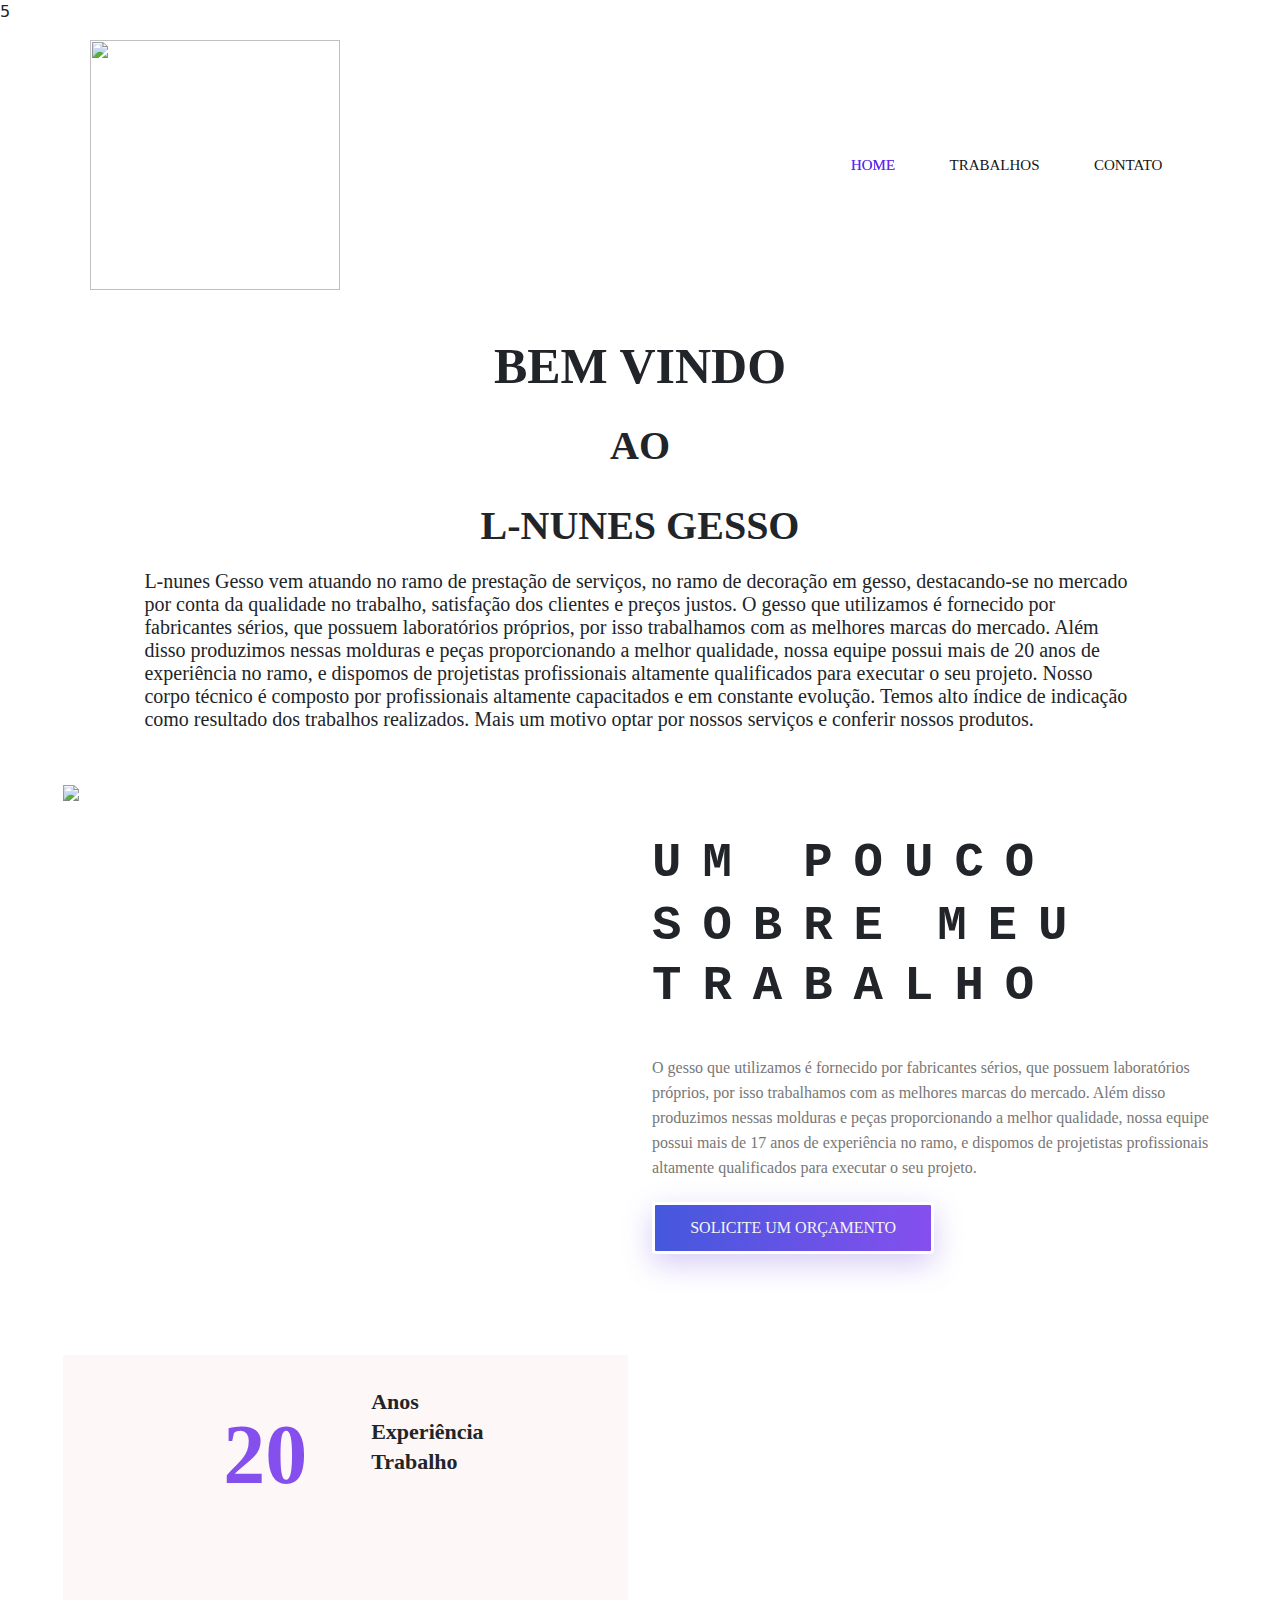
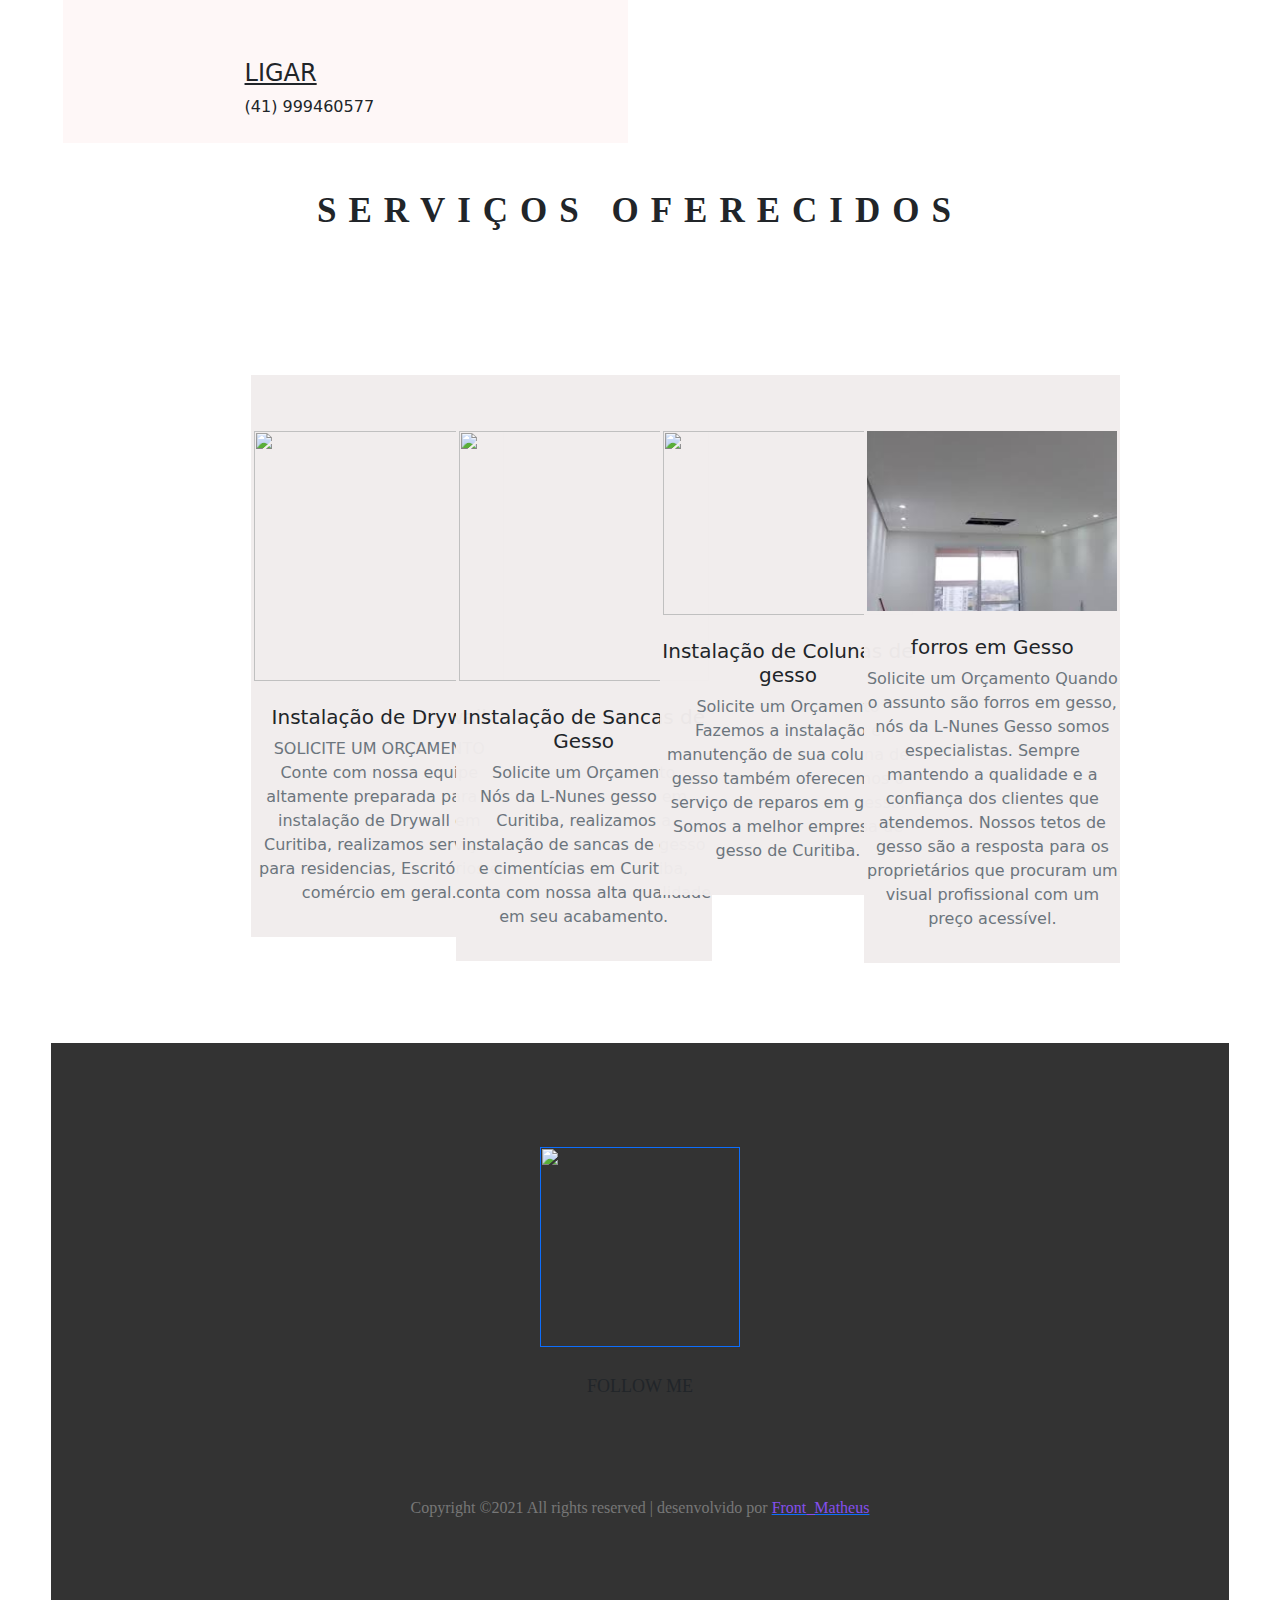
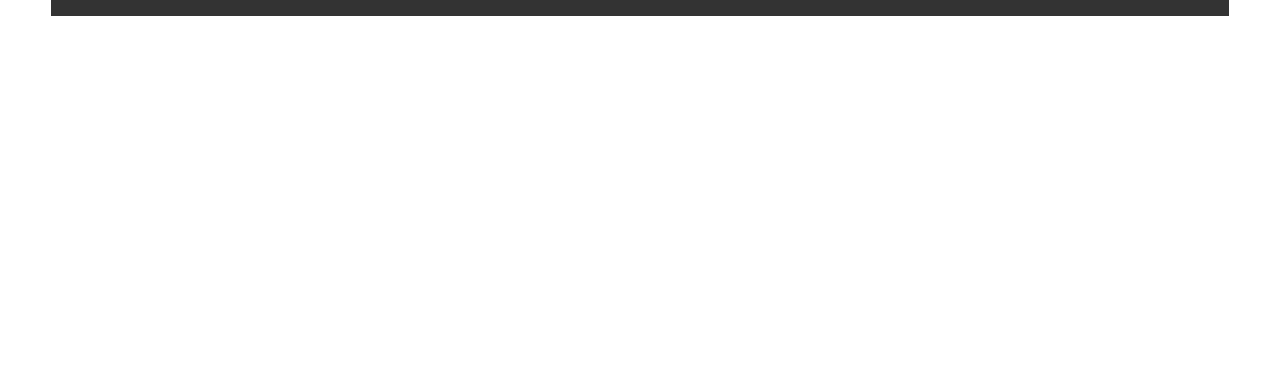
==== commit d193f9e2: "Meu primeiro projeto profissonal" ====
--- a/index.html
+++ b/index.html
@@ -1,256 +1,271 @@
-<!DOCTYPE html>
-<html lang="pt-br">
-<head>
-    <meta charset="UTF-8">
-    <meta name="viewport" content="width=device-width, initial-scale=1.0">
-<<<<<<< HEAD
-    <link href="https://fonts.googleapis.com/css2?family=Poppins:wght@400;500;600&display=swap" rel="stylesheet">
-    <link rel="stylesheet" href="style.css">
-    <title>App de Tarefas</title>
-</head>
-<body>
-    <header>
-        <div class="container">
-            <div class="logo">
-                <h1>TaskMaster</h1>
-            </div>
-            <nav>
-                <ul>
-                    <li><a href="#sobre">Sobre</a></li>
-                    <li><a href="#funcionalidades">Funcionalidades</a></li>
-                    <li><a href="#contato">Contato</a></li>
-                </ul>
-            </nav>
-        </div>
-    </header>
-
-    <section id="hero">
-        <div class="container">
-            <div class="hero-text">
-                <h2>Organize suas tarefas com facilidade!</h2>
-                <p>TaskMaster é o app ideal para gerenciar suas tarefas diárias e aumentar sua produtividade.</p>
-                <a href="#contato" class="cta-button">Baixar Agora</a>
-            </div>
-            <div class="hero-image">
-                <img src="https://via.placeholder.com/400" alt="App de Tarefas">
-            </div>
-        </div>
-    </section>
-
-    <section id="sobre" class="section">
-        <div class="container">
-            <h2>Sobre o TaskMaster</h2>
-            <p>O TaskMaster é um aplicativo de gerenciamento de tarefas que te ajuda a organizar seu dia de forma eficiente. Adicione, edite e organize suas tarefas com facilidade e fique no controle de sua agenda.</p>
-        </div>
-    </section>
-
-    <section id="funcionalidades" class="section">
-        <div class="container">
-            <h2>Funcionalidades</h2>
-            <div class="features">
-                <div class="feature">
-                    <i class="bi bi-calendar-event"></i>
-                    <h3>Calendário Integrado</h3>
-                    <p>Visualize suas tarefas no calendário e nunca perca um prazo!</p>
-                </div>
-                <div class="feature">
-                    <i class="bi bi-check-square"></i>
-                    <h3>Checklists</h3>
-                    <p>Crie checklists para suas tarefas diárias e marque-as conforme for completando.</p>
-                </div>
-                <div class="feature">
-                    <i class="bi bi-bell"></i>
-                    <h3>Alertas</h3>
-                    <p>Receba notificações para não esquecer nenhuma tarefa importante.</p>
-                </div>
-            </div>
-        </div>
-    </section>
-
-    <section id="contato" class="section">
-        <div class="container">
-            <h2>Entre em Contato</h2>
-            <p>Tem alguma dúvida? Entre em contato conosco!</p>
-            <form action="mailto:matiyusre35@gmail.com" method="get">
-                <input type="email" placeholder="Seu E-mail" required>
-                <textarea placeholder="Sua Mensagem" required></textarea>
-                <button type="submit">Enviar Mensagem</button>
-            </form>
-        </div>
-    </section>
-
-    <footer>
-        <div class="container">
-            <p>&copy; 2024 TaskMaster. Todos os direitos reservados.</p>
-        </div>
-    </footer>
-
-=======
-    <link rel="stylesheet" href="style.css">
-    <link rel="preconnect" href="https://fonts.googleapis.com">
-    <link rel="preconnect" href="https://fonts.gstatic.com" crossorigin>
-    <link href="https://fonts.googleapis.com/css2?family=Poppins:wght@100;200;300;400;500;600;700;800;900&display=swap" rel="stylesheet">
-    <link rel="stylesheet" href="https://cdn.jsdelivr.net/npm/bootstrap-icons@1.11.3/font/bootstrap-icons.min.css">
-    <script src="menu.js" defer></script>
-    <title>Portfólio - Matheus Henrique</title>
-</head>
-<body>
-    <header>
-        <div class="interface">
-            <div class="logo">
-                <a href="#">
-                    <img src="imangs/Logotipo Moda Loja Minimalista Preto e Branco.png" alt="Logo Matheus Henrique" width="150px">
-                </a>
-            </div>
-            <nav class="menu-desktop">
-                <ul>
-                    <li><a href="#inicio">Início</a></li>
-                    <li><a href="#especialidades">Especialidades</a></li>
-                    <li><a href="#sobre">Sobre</a></li>
-                    <li><a href="#portifolio">Projetos</a></li>
-                    <li><a href="#formulario">Contato</a></li>
-                </ul>
-            </nav>
-            <div class="btn-contato">
-                <a href="#"><button>Contato</button></a>
-            </div>
-            <div class="btn-abrir-menu" id="btn-menu">
-                <i class="bi bi-list"></i>
-            </div>
-            <div class="menu-mobile" id="menu-mobile">
-                <div class="btn-fechar">
-                    <i class="bi bi-x"></i>
-                </div>
-                <nav>
-                    <ul>
-                        <li><a href="#inicio">Início</a></li>
-                        <li><a href="#especialidades">Especialidades</a></li>
-                        <li><a href="#sobre">Sobre</a></li>
-                        <li><a href="#portifolio">Projetos</a></li>
-                        <li><a href="#formulario">Contato</a></li>
-                    </ul>
-                </nav>
-            </div>
-        </div>
-    </header>
-    <main>
-        <section id="inicio" class="topo-do-site">
-            <div class="interface">
-                <div class="flex">
-                    <div class="txt-topo-site">
-                        <h1>Desenvolvedor Front-End</h1>
-                        <p>
-                            Olá! Sou Matheus Henrique, um programador front-end com 17 anos de experiência em HTML, CSS, JavaScript, React, Git e Bootstrap. Minha paixão é criar interfaces rápidas, responsivas e visualmente atraentes, sempre buscando aprimorar minhas habilidades e oferecer soluções inovadoras. Estou pronto para contribuir com sua equipe e agregar valor ao seu projeto.
-                        </p>
-                        <div class="btn-contato">
-                            <a href="#"><button>Entre em Contato</button></a>
-                        </div>
-                    </div>
-                    <div class="img-topo-site">
-                        <img src="imangs/eu.jpg" alt="Foto de Matheus Henrique" width="250px">
-                    </div>
-                </div>
-            </div>
-        </section>
-
-        <section id="especialidades" class="especialidades">
-            <div class="interface">
-                <h2 class="titulo">Minhas <span>Especialidades</span></h2>
-                <div class="flex">
-                    <div class="especialidade-box">
-                        <i class="bi bi-code-square"></i>
-                        <h3>Desenvolvimento de Websites</h3>
-                        <p>Criação de sites modernos, responsivos e otimizados para alta performance.</p>
-                    </div>
-                    <div class="especialidade-box">
-                        <i class="bi bi-folder-check"></i>
-                        <h3>Freelancer</h3>
-                        <p>Soluções personalizadas para atender às necessidades específicas de cada cliente.</p>
-                    </div>
-                    <div class="especialidade-box">
-                        <i class="bi bi-journal-bookmark"></i>
-                        <h3>Blog</h3>
-                        <p>Compartilhamento de insights sobre programação, dicas de desenvolvimento e muito mais.</p>
-                    </div>
-                </div>
-            </div>
-        </section>
-
-        <section id="sobre" class="sobre">
-            <div class="interface">
-                <div class="flex">
-                    <div class="img-sobre">
-                        <img src="imangs/eu2.jpg" alt="Foto de Matheus Henrique" width="300px">
-                    </div>
-                    <div class="txt-sobre">
-                        <h2>Prazer, <span>Matheus Henrique</span></h2>
-                        <p>
-                            Sou violista e desenvolvedor front-end, apaixonado por música e tecnologia. Combinando criatividade e lógica, busco sempre unir o melhor dos dois mundos em meus projetos.
-                        </p>
-                        <div class="btn-social">
-                            <a href="https://www.instagram.com/matheushenrique.ccb/"><button><i class="bi bi-instagram"></i></button></a>
-                            <a href="https://www.youtube.com/channel/UCxkmV29DYNefAi6HuTpS0iQ"><button><i class="bi bi-youtube"></i></button></a>
-                            <a href="https://www.linkedin.com/in/matheus-henrique-96638132a/"><button><i class="bi bi-linkedin"></i></button></a>
-                            <a href="https://github.com/MatheusHenrique383/Matheus"><button><i class="bi bi-github"></i></button></a>
-                        </div>
-                    </div>
-                </div>
-            </div>
-        </section>
-
-        <section id="portifolio" class="portifolio">
-            <div class="interface">
-                <h2 class="titulo">Meu <span>Portfólio</span></h2>
-                <div class="flex">
-                    <div class="img-port" style="background-image: url(imangs/projeto.1.jpg);">
-                        <div class="overlay">Projeto 1</div>
-                    </div>
-                    <div class="img-port" style="background-image: url(imangs/projeto.2.jpg);">
-                        <div class="overlay">Projeto 2</div>
-                    </div>
-                    <div class="img-port" style="background-image: url(imangs/projeto.3.jpg);">
-                        <div class="overlay">Projeto 3</div>
-                    </div>
-                </div>
-            </div>
-        </section>
-
-        <section id="formulario" class="formulario">
-            <div class="interface">
-                <h2 class="titulo">Fale <span>Comigo</span></h2>
-                <form>
-                    <input type="text" placeholder="Seu Nome:" required>
-                    <input type="email" placeholder="Seu E-mail:" required>
-                    <input type="tel" placeholder="Seu Celular:">
-                    <textarea placeholder="Sua Mensagem:" required></textarea>
-                    <div class="btn-enviar">
-                        <input type="submit" value="Enviar">
-                    </div>
-                </form>
-            </div>
-        </section>
-    </main>
-
-    <footer>
-        <div class="interface">
-            <div class="line-footer">
-                <div class="flex">
-                    <div class="logo-footer">
-                        <img src="imangs/Logotipo Moda Loja Minimalista Preto e Branco.png" alt="Logo Matheus Henrique" width="150px">
-                    </div>
-                    <div class="btn-social">
-                        <a href="https://www.instagram.com/matheushenrique.ccb/"><button><i class="bi bi-instagram"></i></button></a>
-                        <a href="https://www.youtube.com/channel/UCxkmV29DYNefAi6HuTpS0iQ"><button><i class="bi bi-youtube"></i></button></a>
-                        <a href="https://www.linkedin.com/in/matheus-henrique-96638132a/"><button><i class="bi bi-linkedin"></i></button></a>
-                        <a href="https://github.com/MatheusHenrique383/Matheus"><button><i class="bi bi-github"></i></button></a>
-                    </div>
-                </div>
-            </div>
-            <div class="line-footer borda">
-                <p><i class="bi bi-envelope-open-fill"></i> <a href="mailto:matiyusre35@gmail.com">matiyusre35@gmail.com</a></p>
-            </div>
-        </div>
-    </footer>
->>>>>>> e5d77268da5cf2bd9da99cd5def822ce79cb9370
-</body>
-</html>
+5<!DOCTYPE html>
+<html lang="en">
+<head>
+    <meta charset="UTF-8">
+    <meta name="viewport" content="width=device-width, initial-scale=1.0">
+    <title>L-nunes</title>
+    <!--css bootstrap-->
+    <link rel="stylesheet" type="text/css" href="css/bootstrap.min.css">
+     <!--Custom css-->
+     <link rel="stylesheet" type="text/css" href="css/gesso.css">
+     <!-- font awesome icons-->
+    <link rel="stylesheet" href="css/all.min.css">
+    <!-- Responsive css file -->
+    <link rel="stylesheet" href="css/responsive.css">
+
+
+
+</head>
+<body>
+    
+        <!--======================================Start main area =====================================================-->
+    
+        <!--============================== Start Header ============================================-->
+        <div class="header_area">
+			<div class="main-menu">
+				<nav class="navbar navbar-expand-lg navbar-light">
+					  <div class="container">
+					    <a class="navbar-brand" href="#"><img src="img/1.png" width="250"></a>
+					    <button class="navbar-toggler" type="button" data-bs-toggle="collapse" data-bs-target="#navbarNav" aria-controls="navbarNav" aria-expanded="false" aria-label="Toggle navigation">
+					      <span class="navbar-toggler-icon"></span>
+					    </button>
+					    <div class="collapse navbar-collapse" id="navbarNav">
+					      <div class="ms-auto"></div>
+					      <ul class="navbar-nav">
+					        <li class="nav-item">
+					          <a class="nav-link active" aria-current="page" href="#">Home</a>
+					        </li>
+					        <li class="nav-item">
+					          <a class="nav-link" href="Trabalhos.html">Trabalhos</a>
+					        </li>
+					        <li class="nav-item">
+					          <a class="nav-link" href="contato.html" tabindex="-1" aria-disabled="true">Contato</a>
+					        </li>
+					      </ul>
+					    </div>
+					  </div>
+					</nav>
+			</div>
+		</div>
+        <!--===================================== And Header area ===============================================-->
+
+        <!--=========================================== Start Banner ==================================-->
+    <main class="site-main">
+        <section class="site-banner">
+
+            <div class="container">
+                <div class="row">
+                </div>
+
+                <section class="site-banner">
+
+                    <div class="container">
+                        <div class="row">
+                            <div class="col-lg-12 site-title">
+                                <br>
+                                <h3 class="title-text text-uppercase">Bem Vindo</h3>
+                                <h4 class="title-text text-uppercase">Ao</h4>
+                                <h4 class="title-text text-uppercase">L-Nunes Gesso </h4>
+                               
+                            </div>
+                            <div class="col-lg-12 site-title">
+                               <p>L-nunes Gesso vem atuando no ramo de prestação de serviços, no ramo de decoração em gesso, destacando-se no mercado por conta da qualidade no trabalho, satisfação dos clientes e preços justos.
+        
+                                O gesso que utilizamos é fornecido por fabricantes sérios, que possuem laboratórios próprios, por isso trabalhamos com as melhores marcas do mercado. Além disso produzimos nessas molduras e peças proporcionando a melhor qualidade, nossa equipe possui mais de 20 anos de experiência no ramo, e dispomos de projetistas profissionais altamente qualificados para executar o seu projeto.
+                                
+                                Nosso corpo técnico é composto por profissionais altamente capacitados e em constante evolução. Temos alto índice de indicação como resultado dos trabalhos realizados. Mais um motivo optar por nossos serviços e conferir nossos produtos.</p>
+                               
+                               
+                            </div>
+                           
+            
+                            </div>
+                        </div>
+                </section>
+        
+        
+        
+        
+        
+        
+        </section>
+
+          <!--===================================== about area ===========================-->
+
+     <section class="about-area">
+        <div class="container-fluid">
+            <div class="row">
+                <div class="col-lg-6">
+                   <div class="aboutimage">
+                    <img src="./img/about.png" class="img-fluid">
+                   </div>
+                </div>
+                <div class="col-lg-6 about-title">
+                    <h2 class="text-uppercase pt-5">
+                       <samp>Um pouco</samp>
+                       <samp>Sobre</samp>
+                       <samp>Meu trabalho</samp>
+                    </h2>
+                    <div class="paragraph py-4 w-85">
+                        <p class="parag">
+                            O gesso que utilizamos é fornecido por fabricantes sérios, que possuem laboratórios próprios, por isso trabalhamos com as melhores marcas do mercado. Além disso produzimos nessas molduras e peças proporcionando a melhor qualidade, nossa equipe possui mais de 17 anos de experiência no ramo, e dispomos de projetistas profissionais altamente qualificados para executar o seu projeto.
+                        </p>
+                        <div>
+                            <a href="https://wa.me/5541999460577?text=Vim pelo%20Site%20L-Nunes%20pelo%20Gesso."><input type="button" value="Solicite um Orçamento"  class="btn button primary-button text-uppercase"></a>
+                        </div>
+                         
+                </div>
+            </div>
+        </div>
+     </section>
+     <!--===================================== end about area ===========================-->
+       <!-- ========================  Brand Area =========================== -->
+       <section class="brand-area">
+        <div class="container-fluid">
+            <div class="row">
+    
+                <div class="col-xl-6 col-lg-12 col-md-12">
+                        <div class="experience-area">
+                            <div class="d-flex flex-row years-area">
+                                <h2 class="p-3 years">20</h2>
+                                <h2>
+                                    <span>Anos</span>
+                                    <span>Experiência</span>
+                                    <span>Trabalho</span>
+                                </h2>
+                            </div>
+                            <div class="d-flex flex-row flex-wrap call-area">
+                                <span><i class="fas fa-phone-alt fa-3x px-3"></i></span>
+                                <div class="call-now">
+                                    <a href="https://wa.me/5541999460577?text=Vim %20pelo %20Site%20L-Nunes%20Gesso." class="text-uppercase h4 font-roboto">LIGAR</a>
+                                    <span class="font-roboto py-2">(41) 999460577</span>
+                                   
+                                </div>
+                            </div>
+                        </div>
+                </div>
+            </div>
+        </div>
+     
+
+    <!-- ======================== End Brand Area ========================-->
+     <!-- ======================== start servics ft ========================-->
+     <section class="services-area">
+        <section class="services-area">
+            <div class="container">
+                <div class="row">
+                    <div class="col-lg-12 text-center services-title">
+                        <h1 class="text-uppercase title-text">Serviços Oferecidos</h1>
+                        <p class="parag">
+                           
+                        </p>
+                    </div>
+                </div>
+
+                <div class="container service-list">
+                <div class="container">
+                    <div class="row">
+                        <div class="col-lg-3 col-md-6 col-sm-12">
+                            <div class="services">
+                                <div class="services-img text-center py-4">
+                                    <img src="https://www.gessoartenobre.com.br/wp-content/uploads/2020/02/DRYWALL-E-DIVISORIAS-EM-GESSO-CURITIBA.jpg" width="250px" alt="">
+                                </div>
+                                <div class="card-body text-center">
+                                    <h5 class="card-body text-center">Instalação de Drywall</h5>
+                                    <p class="card-text text-secondary">
+                                        SOLICITE UM ORÇAMENTO
+                                        Conte com nossa equipe altamente preparada para a instalação de Drywall em Curitiba, realizamos serviços para residencias, Escritórios e comércio em geral.
+                                        
+                                        
+                                    </p>
+                                </div>
+                            </div>
+                        </div>
+                        <div class="col-lg-3 col-md-6 col-sm-12">
+                            <div class="services">
+                                <div class="services-img text-center py-4">
+                                    <img src="https://www.gessoartenobre.com.br/wp-content/uploads/2018/12/SANCAS-DE-GESSO-CURITIBA.jpg"  width="250px"alt="">
+                                </div>
+                                <div class="card-body text-center">
+                                    <h5 class="card-body text-center">Instalação de Sancas de Gesso </h5>
+                                    <p class="card-text text-secondary">
+                                        Solicite um Orçamento
+                                        <br>
+                                        Nós da L-Nunes gesso em Curitiba, realizamos a instalação de sancas de gesso e cimentícias em Curitiba,
+                                        conta com nossa alta qualidade em seu acabamento.
+                                    </p>
+                                </div>
+                            </div>
+                        </div>
+                        <div class="col-lg-3 col-md-6 col-sm-12">
+                            <div class="services">
+                                <div class="services-img text-center py-4">
+                                    <img src="https://www.gessoartenobre.com.br/wp-content/uploads/2018/12/COLUNAS-DE-GESSO-CURITIBA.jpg" width="250px" height="184px" alt="">
+                                </div>
+                                <div class="card-body text-center">
+                                    <h5 class="card-body text-center">Instalação de Colunas de gesso</h5>
+                                    <p class="card-text text-secondary">
+                                        Solicite um Orçamento
+
+                                       Fazemos a instalação e manutenção de sua coluna de gesso também oferecemos o serviço de reparos em gesso. 
+                                       Somos a melhor empresa de gesso de Curitiba.
+                                    </p>
+                                </div>
+                            </div>
+                        </div>
+                        <div class="col-lg-3 col-md-6 col-sm-12">
+                            <div class="services">
+                                <div class="services-img text-center py-4">
+                                    <img src="[data-uri]"
+                                    width="250px" height="180px" alt="">
+                                </div>
+                                <div class="card-body text-center">
+                                    <h5 class="card-body text-center">forros em Gesso</h5>
+                                    <p class="card-text text-secondary">
+                                        Solicite um Orçamento
+
+                                        Quando o assunto são forros em gesso, nós da L-Nunes Gesso somos especialistas. Sempre mantendo a qualidade e a confiança dos clientes que atendemos. Nossos tetos de gesso são a resposta para os proprietários que procuram um visual profissional com um preço acessível. 
+                                    </p>
+                                </div>
+                            </div>
+                        </div>
+                    </div>
+                </div>
+            </div>
+    </section>
+
+
+      </section>
+
+      <!-- ======================== End servics ft ========================-->
+                <footer class="footer-area">
+                    <div class="container">
+                        <div class="site-logo text-center py-4">
+                            <a href=""> <img src="img/1.png" width="200px" alt=""></a>
+                        </div>
+                        <div class="social text-center">
+                            <h5 class="text-uppercase">Follow me</h5>
+                            <a href="https://www.facebook.com/lnunusgesso"><i class="fab fa-facebook"></i></a>
+								<a href="https://www.instagram.com/lnunesgesso82/"><i class="fab fa-instagram"></i></a>
+								<a href="#"><i class="fab fa-youtube"></i></a>
+
+                        </div>
+                        <div class="copyrights text-center">
+                            <p class="parag">
+                                Copyright ©2021 All rights reserved |  desenvolvido por
+                                <a href="https://www.instagram.com/front_matheus/"><span style="color: var(--primary-color);">Front_Matheus</span></a>
+                            </p>
+                        </div>
+                    </div>    
+                </footer>
+
+    </main>
+
+        <!--================================================ End Banner =============================================--> 
+
+    <!--====================================== End main area =======================================================-->
+    
+    <script type="text/javascript" src="js/bootstrap.min.js"></script>
+    
+</body>
+</html>--- a/css/gesso.css
+++ b/css/gesso.css
@@ -0,0 +1,235 @@
+/* IMPORT FONTS FROM.CSS FILES*/
+@import url(./fontes.css);
+
+/* import variavel.css*/
+
+@import url(./variavel.css);
+
+/*import global.css*/
+
+@import url(./global.css);
+
+/*start navegation*/
+
+
+.header_area .main-menu .navbar .navbar-brand{
+    padding: 2rem 5rem;
+}
+
+.header_area .main-menu .nav-item .nav-link{
+    font: normal 500 15px/1px var(--roboto ,cursive);
+    text-transform: uppercase;
+    padding: 1.7rem;
+    color:var(--title-color);
+}
+
+.header_area .main-menu .navbar .active{
+    background: var(--gradient-color);
+    -webkit-background-clip: text;
+    -webkit-text-fill-color: #671df1e8;
+    background-clip: text;
+}
+
+.header_area .main-menu .navbar a:hover{
+    background: var (--gradient-color);
+    -webkit-background-clip: text;
+    -webkit-text-fill-color: #6d1dd6da;
+    background-clip: text;
+}
+
+
+/*end navegation*/
+
+/* banner area */
+
+.site-main .site-banner{
+    background: url(../img/home-banner.png) no-repeat 0% 42% ;
+}
+
+.site-main .site-banner .site-title h3{
+	text-align: center;
+}
+
+.site-main .site-banner .site-title h1{
+	font-size: 5rem ;
+}
+.site-main .site-banner .site-title h4{
+	font-size: 2.5rem;
+	text-align: center;
+}
+.site-main .site-banner .site-title p{
+    font:  20px var(--roboto);
+	
+    
+}
+
+
+
+/* end banner area */
+
+/* Start about area */
+
+ .site-main .about-area{
+    padding: 8rem 5rem;
+}
+
+ .site-main .about-area .about-title h2 {
+    display: block;
+    font: normal bold  49px/60px var(--roboto);
+    letter-spacing: 21px;
+   
+}
+
+.site-main .about-area .about-title .paragraph > p{
+    padding: .4rem 0;
+}
+
+/*End about area*/
+
+/* Start Brand Area*/
+.site-main .brand-area{
+	padding: 1rem 10rem;
+	margin-bottom: 20rem;
+}
+
+.site-main .brand-area .first-row .col-lg-4{
+	display: flex;
+	justify-content: center;
+}
+
+
+.site-main .brand-area .first-row .col-lg-4 > .single-brand > img{
+	width: 50%;
+}
+
+.site-main .brand-area .first-row .col-lg-4 > .single-brand:hover{
+	box-shadow: var(--box-shadow);
+	transform: scale(1.1);
+}
+
+.site-main .brand-area .first-row .col-lg-4 > .single-brand:hover > img{
+	filter: brightness(0.15);
+}
+
+.site-main .brand-area .experience-area{
+	padding-left: 5rem;
+	background-color: #e029290a;
+}
+
+.site-main .brand-area .experience-area span{
+	display: block;
+}
+
+.site-main .brand-area .experience-area h2 > span{
+	padding-left: 3rem;
+}
+
+.site-main .brand-area .experience-area .years-area{
+	background: url(../img/client-info-bg.png) no-repeat 45px 20px;
+	padding: 2rem 0;
+	width: 40rem;
+	height: 18rem;
+	padding-left: 4rem;
+	position: relative;
+}
+.site-main .brand-area .experience-area .years-area .years{
+	font: normal bold 84px/40px var(--roboto);
+	color: #854fee;
+	margin-top: 2rem;
+}
+
+.site-main .brand-area .experience-area .years-area h2 > span{
+	font: normal 600 22px/30px var(--roboto);
+}
+
+.site-main .brand-area .experience-area .call-area{
+	padding: 1rem 2rem;
+}
+
+/* End Brand Area*/
+
+/* Start services area*/
+
+.site-main .services-area{
+	padding: 0rem 0rem;
+}
+.site-main .services-area .services-title{
+	padding: 0rem 14rem;
+}
+
+.site-main .services-area  .services-title h1{
+	font-size: 35px;
+	letter-spacing: 12px;
+}
+
+.site-main .services-area .services{
+	background: rgba(241, 237, 237, 0.973);
+	padding: 2rem 0rem;
+	width: 16rem;
+	margin: 5rem .5rem;
+	transition: box-shadow .7s ease;
+}
+
+.site-main .services-area .services:hover{
+	box-shadow: var(--box-shadow);
+	cursor: pointer;
+}
+
+/*end services area*/
+
+/* Footer Area*/
+footer.footer-area{
+	padding: 5rem 0;
+	background: url(../img/footer-bg.png) no-repeat;
+	background-color: #333;
+}
+footer.footer-area .social h5{
+	font: normal 500 18px/30px var(--roboto);
+}
+footer.footer-area .social a > i{
+	font-size: 22px;
+	padding: 2rem;
+	color: var(--border-color);
+}
+footer.footer-area .social a:hover > i{
+	color: var(--primary-color);
+}
+/* End Footer Area*/
+
+/*start imags*/
+
+#galeria > div{
+	float: left;
+	width: 33%;
+	padding: 10px;
+	box-sizing: border-box;
+}
+
+.foto img{
+	width: 100%;
+	display: block;
+}
+
+.detalhes{
+	display: none;
+}
+
+#galeria .foto:target{
+	position: fixed;
+	width: 50%;
+	top: 15px;
+	left: 25%;
+	padding: 5px;
+	border: solid 2px #333;
+	box-shadow: 0 0 25px 10px #000;
+	background: white;
+	border-radius: 5px;
+}
+
+.foto:target .detalhes{
+	display: block;
+}
+
+
+/*end imags*/
+
--- a/css/all.min.css
+++ b/css/all.min.css
@@ -0,0 +1,5 @@
+/*!
+ * Font Awesome Free 5.15.3 by @fontawesome - https://fontawesome.com
+ * License - https://fontawesome.com/license/free (Icons: CC BY 4.0, Fonts: SIL OFL 1.1, Code: MIT License)
+ */
+ .fa,.fab,.fad,.fal,.far,.fas{-moz-osx-font-smoothing:grayscale;-webkit-font-smoothing:antialiased;display:inline-block;font-style:normal;font-variant:normal;text-rendering:auto;line-height:1}.fa-lg{font-size:1.33333em;line-height:.75em;vertical-align:-.0667em}.fa-xs{font-size:.75em}.fa-sm{font-size:.875em}.fa-1x{font-size:1em}.fa-2x{font-size:2em}.fa-3x{font-size:3em}.fa-4x{font-size:4em}.fa-5x{font-size:5em}.fa-6x{font-size:6em}.fa-7x{font-size:7em}.fa-8x{font-size:8em}.fa-9x{font-size:9em}.fa-10x{font-size:10em}.fa-fw{text-align:center;width:1.25em}.fa-ul{list-style-type:none;margin-left:2.5em;padding-left:0}.fa-ul>li{position:relative}.fa-li{left:-2em;position:absolute;text-align:center;width:2em;line-height:inherit}.fa-border{border:.08em solid #eee;border-radius:.1em;padding:.2em .25em .15em}.fa-pull-left{float:left}.fa-pull-right{float:right}.fa.fa-pull-left,.fab.fa-pull-left,.fal.fa-pull-left,.far.fa-pull-left,.fas.fa-pull-left{margin-right:.3em}.fa.fa-pull-right,.fab.fa-pull-right,.fal.fa-pull-right,.far.fa-pull-right,.fas.fa-pull-right{margin-left:.3em}.fa-spin{-webkit-animation:fa-spin 2s linear infinite;animation:fa-spin 2s linear infinite}.fa-pulse{-webkit-animation:fa-spin 1s steps(8) infinite;animation:fa-spin 1s steps(8) infinite}@-webkit-keyframes fa-spin{0%{-webkit-transform:rotate(0deg);transform:rotate(0deg)}to{-webkit-transform:rotate(1turn);transform:rotate(1turn)}}@keyframes fa-spin{0%{-webkit-transform:rotate(0deg);transform:rotate(0deg)}to{-webkit-transform:rotate(1turn);transform:rotate(1turn)}}.fa-rotate-90{-ms-filter:"progid:DXImageTransform.Microsoft.BasicImage(rotation=1)";-webkit-transform:rotate(90deg);transform:rotate(90deg)}.fa-rotate-180{-ms-filter:"progid:DXImageTransform.Microsoft.BasicImage(rotation=2)";-webkit-transform:rotate(180deg);transform:rotate(180deg)}.fa-rotate-270{-ms-filter:"progid:DXImageTransform.Microsoft.BasicImage(rotation=3)";-webkit-transform:rotate(270deg);transform:rotate(270deg)}.fa-flip-horizontal{-ms-filter:"progid:DXImageTransform.Microsoft.BasicImage(rotation=0, mirror=1)";-webkit-transform:scaleX(-1);transform:scaleX(-1)}.fa-flip-vertical{-webkit-transform:scaleY(-1);transform:scaleY(-1)}.fa-flip-both,.fa-flip-horizontal.fa-flip-vertical,.fa-flip-vertical{-ms-filter:"progid:DXImageTransform.Microsoft.BasicImage(rotation=2, mirror=1)"}.fa-flip-both,.fa-flip-horizontal.fa-flip-vertical{-webkit-transform:scale(-1);transform:scale(-1)}:root .fa-flip-both,:root .fa-flip-horizontal,:root .fa-flip-vertical,:root .fa-rotate-90,:root .fa-rotate-180,:root .fa-rotate-270{-webkit-filter:none;filter:none}.fa-stack{display:inline-block;height:2em;line-height:2em;position:relative;vertical-align:middle;width:2.5em}.fa-stack-1x,.fa-stack-2x{left:0;position:absolute;text-align:center;width:100%}.fa-stack-1x{line-height:inherit}.fa-stack-2x{font-size:2em}.fa-inverse{color:#fff}.fa-500px:before{content:"\f26e"}.fa-accessible-icon:before{content:"\f368"}.fa-accusoft:before{content:"\f369"}.fa-acquisitions-incorporated:before{content:"\f6af"}.fa-ad:before{content:"\f641"}.fa-address-book:before{content:"\f2b9"}.fa-address-card:before{content:"\f2bb"}.fa-adjust:before{content:"\f042"}.fa-adn:before{content:"\f170"}.fa-adversal:before{content:"\f36a"}.fa-affiliatetheme:before{content:"\f36b"}.fa-air-freshener:before{content:"\f5d0"}.fa-airbnb:before{content:"\f834"}.fa-algolia:before{content:"\f36c"}.fa-align-center:before{content:"\f037"}.fa-align-justify:before{content:"\f039"}.fa-align-left:before{content:"\f036"}.fa-align-right:before{content:"\f038"}.fa-alipay:before{content:"\f642"}.fa-allergies:before{content:"\f461"}.fa-amazon:before{content:"\f270"}.fa-amazon-pay:before{content:"\f42c"}.fa-ambulance:before{content:"\f0f9"}.fa-american-sign-language-interpreting:before{content:"\f2a3"}.fa-amilia:before{content:"\f36d"}.fa-anchor:before{content:"\f13d"}.fa-android:before{content:"\f17b"}.fa-angellist:before{content:"\f209"}.fa-angle-double-down:before{content:"\f103"}.fa-angle-double-left:before{content:"\f100"}.fa-angle-double-right:before{content:"\f101"}.fa-angle-double-up:before{content:"\f102"}.fa-angle-down:before{content:"\f107"}.fa-angle-left:before{content:"\f104"}.fa-angle-right:before{content:"\f105"}.fa-angle-up:before{content:"\f106"}.fa-angry:before{content:"\f556"}.fa-angrycreative:before{content:"\f36e"}.fa-angular:before{content:"\f420"}.fa-ankh:before{content:"\f644"}.fa-app-store:before{content:"\f36f"}.fa-app-store-ios:before{content:"\f370"}.fa-apper:before{content:"\f371"}.fa-apple:before{content:"\f179"}.fa-apple-alt:before{content:"\f5d1"}.fa-apple-pay:before{content:"\f415"}.fa-archive:before{content:"\f187"}.fa-archway:before{content:"\f557"}.fa-arrow-alt-circle-down:before{content:"\f358"}.fa-arrow-alt-circle-left:before{content:"\f359"}.fa-arrow-alt-circle-right:before{content:"\f35a"}.fa-arrow-alt-circle-up:before{content:"\f35b"}.fa-arrow-circle-down:before{content:"\f0ab"}.fa-arrow-circle-left:before{content:"\f0a8"}.fa-arrow-circle-right:before{content:"\f0a9"}.fa-arrow-circle-up:before{content:"\f0aa"}.fa-arrow-down:before{content:"\f063"}.fa-arrow-left:before{content:"\f060"}.fa-arrow-right:before{content:"\f061"}.fa-arrow-up:before{content:"\f062"}.fa-arrows-alt:before{content:"\f0b2"}.fa-arrows-alt-h:before{content:"\f337"}.fa-arrows-alt-v:before{content:"\f338"}.fa-artstation:before{content:"\f77a"}.fa-assistive-listening-systems:before{content:"\f2a2"}.fa-asterisk:before{content:"\f069"}.fa-asymmetrik:before{content:"\f372"}.fa-at:before{content:"\f1fa"}.fa-atlas:before{content:"\f558"}.fa-atlassian:before{content:"\f77b"}.fa-atom:before{content:"\f5d2"}.fa-audible:before{content:"\f373"}.fa-audio-description:before{content:"\f29e"}.fa-autoprefixer:before{content:"\f41c"}.fa-avianex:before{content:"\f374"}.fa-aviato:before{content:"\f421"}.fa-award:before{content:"\f559"}.fa-aws:before{content:"\f375"}.fa-baby:before{content:"\f77c"}.fa-baby-carriage:before{content:"\f77d"}.fa-backspace:before{content:"\f55a"}.fa-backward:before{content:"\f04a"}.fa-bacon:before{content:"\f7e5"}.fa-bacteria:before{content:"\e059"}.fa-bacterium:before{content:"\e05a"}.fa-bahai:before{content:"\f666"}.fa-balance-scale:before{content:"\f24e"}.fa-balance-scale-left:before{content:"\f515"}.fa-balance-scale-right:before{content:"\f516"}.fa-ban:before{content:"\f05e"}.fa-band-aid:before{content:"\f462"}.fa-bandcamp:before{content:"\f2d5"}.fa-barcode:before{content:"\f02a"}.fa-bars:before{content:"\f0c9"}.fa-baseball-ball:before{content:"\f433"}.fa-basketball-ball:before{content:"\f434"}.fa-bath:before{content:"\f2cd"}.fa-battery-empty:before{content:"\f244"}.fa-battery-full:before{content:"\f240"}.fa-battery-half:before{content:"\f242"}.fa-battery-quarter:before{content:"\f243"}.fa-battery-three-quarters:before{content:"\f241"}.fa-battle-net:before{content:"\f835"}.fa-bed:before{content:"\f236"}.fa-beer:before{content:"\f0fc"}.fa-behance:before{content:"\f1b4"}.fa-behance-square:before{content:"\f1b5"}.fa-bell:before{content:"\f0f3"}.fa-bell-slash:before{content:"\f1f6"}.fa-bezier-curve:before{content:"\f55b"}.fa-bible:before{content:"\f647"}.fa-bicycle:before{content:"\f206"}.fa-biking:before{content:"\f84a"}.fa-bimobject:before{content:"\f378"}.fa-binoculars:before{content:"\f1e5"}.fa-biohazard:before{content:"\f780"}.fa-birthday-cake:before{content:"\f1fd"}.fa-bitbucket:before{content:"\f171"}.fa-bitcoin:before{content:"\f379"}.fa-bity:before{content:"\f37a"}.fa-black-tie:before{content:"\f27e"}.fa-blackberry:before{content:"\f37b"}.fa-blender:before{content:"\f517"}.fa-blender-phone:before{content:"\f6b6"}.fa-blind:before{content:"\f29d"}.fa-blog:before{content:"\f781"}.fa-blogger:before{content:"\f37c"}.fa-blogger-b:before{content:"\f37d"}.fa-bluetooth:before{content:"\f293"}.fa-bluetooth-b:before{content:"\f294"}.fa-bold:before{content:"\f032"}.fa-bolt:before{content:"\f0e7"}.fa-bomb:before{content:"\f1e2"}.fa-bone:before{content:"\f5d7"}.fa-bong:before{content:"\f55c"}.fa-book:before{content:"\f02d"}.fa-book-dead:before{content:"\f6b7"}.fa-book-medical:before{content:"\f7e6"}.fa-book-open:before{content:"\f518"}.fa-book-reader:before{content:"\f5da"}.fa-bookmark:before{content:"\f02e"}.fa-bootstrap:before{content:"\f836"}.fa-border-all:before{content:"\f84c"}.fa-border-none:before{content:"\f850"}.fa-border-style:before{content:"\f853"}.fa-bowling-ball:before{content:"\f436"}.fa-box:before{content:"\f466"}.fa-box-open:before{content:"\f49e"}.fa-box-tissue:before{content:"\e05b"}.fa-boxes:before{content:"\f468"}.fa-braille:before{content:"\f2a1"}.fa-brain:before{content:"\f5dc"}.fa-bread-slice:before{content:"\f7ec"}.fa-briefcase:before{content:"\f0b1"}.fa-briefcase-medical:before{content:"\f469"}.fa-broadcast-tower:before{content:"\f519"}.fa-broom:before{content:"\f51a"}.fa-brush:before{content:"\f55d"}.fa-btc:before{content:"\f15a"}.fa-buffer:before{content:"\f837"}.fa-bug:before{content:"\f188"}.fa-building:before{content:"\f1ad"}.fa-bullhorn:before{content:"\f0a1"}.fa-bullseye:before{content:"\f140"}.fa-burn:before{content:"\f46a"}.fa-buromobelexperte:before{content:"\f37f"}.fa-bus:before{content:"\f207"}.fa-bus-alt:before{content:"\f55e"}.fa-business-time:before{content:"\f64a"}.fa-buy-n-large:before{content:"\f8a6"}.fa-buysellads:before{content:"\f20d"}.fa-calculator:before{content:"\f1ec"}.fa-calendar:before{content:"\f133"}.fa-calendar-alt:before{content:"\f073"}.fa-calendar-check:before{content:"\f274"}.fa-calendar-day:before{content:"\f783"}.fa-calendar-minus:before{content:"\f272"}.fa-calendar-plus:before{content:"\f271"}.fa-calendar-times:before{content:"\f273"}.fa-calendar-week:before{content:"\f784"}.fa-camera:before{content:"\f030"}.fa-camera-retro:before{content:"\f083"}.fa-campground:before{content:"\f6bb"}.fa-canadian-maple-leaf:before{content:"\f785"}.fa-candy-cane:before{content:"\f786"}.fa-cannabis:before{content:"\f55f"}.fa-capsules:before{content:"\f46b"}.fa-car:before{content:"\f1b9"}.fa-car-alt:before{content:"\f5de"}.fa-car-battery:before{content:"\f5df"}.fa-car-crash:before{content:"\f5e1"}.fa-car-side:before{content:"\f5e4"}.fa-caravan:before{content:"\f8ff"}.fa-caret-down:before{content:"\f0d7"}.fa-caret-left:before{content:"\f0d9"}.fa-caret-right:before{content:"\f0da"}.fa-caret-square-down:before{content:"\f150"}.fa-caret-square-left:before{content:"\f191"}.fa-caret-square-right:before{content:"\f152"}.fa-caret-square-up:before{content:"\f151"}.fa-caret-up:before{content:"\f0d8"}.fa-carrot:before{content:"\f787"}.fa-cart-arrow-down:before{content:"\f218"}.fa-cart-plus:before{content:"\f217"}.fa-cash-register:before{content:"\f788"}.fa-cat:before{content:"\f6be"}.fa-cc-amazon-pay:before{content:"\f42d"}.fa-cc-amex:before{content:"\f1f3"}.fa-cc-apple-pay:before{content:"\f416"}.fa-cc-diners-club:before{content:"\f24c"}.fa-cc-discover:before{content:"\f1f2"}.fa-cc-jcb:before{content:"\f24b"}.fa-cc-mastercard:before{content:"\f1f1"}.fa-cc-paypal:before{content:"\f1f4"}.fa-cc-stripe:before{content:"\f1f5"}.fa-cc-visa:before{content:"\f1f0"}.fa-centercode:before{content:"\f380"}.fa-centos:before{content:"\f789"}.fa-certificate:before{content:"\f0a3"}.fa-chair:before{content:"\f6c0"}.fa-chalkboard:before{content:"\f51b"}.fa-chalkboard-teacher:before{content:"\f51c"}.fa-charging-station:before{content:"\f5e7"}.fa-chart-area:before{content:"\f1fe"}.fa-chart-bar:before{content:"\f080"}.fa-chart-line:before{content:"\f201"}.fa-chart-pie:before{content:"\f200"}.fa-check:before{content:"\f00c"}.fa-check-circle:before{content:"\f058"}.fa-check-double:before{content:"\f560"}.fa-check-square:before{content:"\f14a"}.fa-cheese:before{content:"\f7ef"}.fa-chess:before{content:"\f439"}.fa-chess-bishop:before{content:"\f43a"}.fa-chess-board:before{content:"\f43c"}.fa-chess-king:before{content:"\f43f"}.fa-chess-knight:before{content:"\f441"}.fa-chess-pawn:before{content:"\f443"}.fa-chess-queen:before{content:"\f445"}.fa-chess-rook:before{content:"\f447"}.fa-chevron-circle-down:before{content:"\f13a"}.fa-chevron-circle-left:before{content:"\f137"}.fa-chevron-circle-right:before{content:"\f138"}.fa-chevron-circle-up:before{content:"\f139"}.fa-chevron-down:before{content:"\f078"}.fa-chevron-left:before{content:"\f053"}.fa-chevron-right:before{content:"\f054"}.fa-chevron-up:before{content:"\f077"}.fa-child:before{content:"\f1ae"}.fa-chrome:before{content:"\f268"}.fa-chromecast:before{content:"\f838"}.fa-church:before{content:"\f51d"}.fa-circle:before{content:"\f111"}.fa-circle-notch:before{content:"\f1ce"}.fa-city:before{content:"\f64f"}.fa-clinic-medical:before{content:"\f7f2"}.fa-clipboard:before{content:"\f328"}.fa-clipboard-check:before{content:"\f46c"}.fa-clipboard-list:before{content:"\f46d"}.fa-clock:before{content:"\f017"}.fa-clone:before{content:"\f24d"}.fa-closed-captioning:before{content:"\f20a"}.fa-cloud:before{content:"\f0c2"}.fa-cloud-download-alt:before{content:"\f381"}.fa-cloud-meatball:before{content:"\f73b"}.fa-cloud-moon:before{content:"\f6c3"}.fa-cloud-moon-rain:before{content:"\f73c"}.fa-cloud-rain:before{content:"\f73d"}.fa-cloud-showers-heavy:before{content:"\f740"}.fa-cloud-sun:before{content:"\f6c4"}.fa-cloud-sun-rain:before{content:"\f743"}.fa-cloud-upload-alt:before{content:"\f382"}.fa-cloudflare:before{content:"\e07d"}.fa-cloudscale:before{content:"\f383"}.fa-cloudsmith:before{content:"\f384"}.fa-cloudversify:before{content:"\f385"}.fa-cocktail:before{content:"\f561"}.fa-code:before{content:"\f121"}.fa-code-branch:before{content:"\f126"}.fa-codepen:before{content:"\f1cb"}.fa-codiepie:before{content:"\f284"}.fa-coffee:before{content:"\f0f4"}.fa-cog:before{content:"\f013"}.fa-cogs:before{content:"\f085"}.fa-coins:before{content:"\f51e"}.fa-columns:before{content:"\f0db"}.fa-comment:before{content:"\f075"}.fa-comment-alt:before{content:"\f27a"}.fa-comment-dollar:before{content:"\f651"}.fa-comment-dots:before{content:"\f4ad"}.fa-comment-medical:before{content:"\f7f5"}.fa-comment-slash:before{content:"\f4b3"}.fa-comments:before{content:"\f086"}.fa-comments-dollar:before{content:"\f653"}.fa-compact-disc:before{content:"\f51f"}.fa-compass:before{content:"\f14e"}.fa-compress:before{content:"\f066"}.fa-compress-alt:before{content:"\f422"}.fa-compress-arrows-alt:before{content:"\f78c"}.fa-concierge-bell:before{content:"\f562"}.fa-confluence:before{content:"\f78d"}.fa-connectdevelop:before{content:"\f20e"}.fa-contao:before{content:"\f26d"}.fa-cookie:before{content:"\f563"}.fa-cookie-bite:before{content:"\f564"}.fa-copy:before{content:"\f0c5"}.fa-copyright:before{content:"\f1f9"}.fa-cotton-bureau:before{content:"\f89e"}.fa-couch:before{content:"\f4b8"}.fa-cpanel:before{content:"\f388"}.fa-creative-commons:before{content:"\f25e"}.fa-creative-commons-by:before{content:"\f4e7"}.fa-creative-commons-nc:before{content:"\f4e8"}.fa-creative-commons-nc-eu:before{content:"\f4e9"}.fa-creative-commons-nc-jp:before{content:"\f4ea"}.fa-creative-commons-nd:before{content:"\f4eb"}.fa-creative-commons-pd:before{content:"\f4ec"}.fa-creative-commons-pd-alt:before{content:"\f4ed"}.fa-creative-commons-remix:before{content:"\f4ee"}.fa-creative-commons-sa:before{content:"\f4ef"}.fa-creative-commons-sampling:before{content:"\f4f0"}.fa-creative-commons-sampling-plus:before{content:"\f4f1"}.fa-creative-commons-share:before{content:"\f4f2"}.fa-creative-commons-zero:before{content:"\f4f3"}.fa-credit-card:before{content:"\f09d"}.fa-critical-role:before{content:"\f6c9"}.fa-crop:before{content:"\f125"}.fa-crop-alt:before{content:"\f565"}.fa-cross:before{content:"\f654"}.fa-crosshairs:before{content:"\f05b"}.fa-crow:before{content:"\f520"}.fa-crown:before{content:"\f521"}.fa-crutch:before{content:"\f7f7"}.fa-css3:before{content:"\f13c"}.fa-css3-alt:before{content:"\f38b"}.fa-cube:before{content:"\f1b2"}.fa-cubes:before{content:"\f1b3"}.fa-cut:before{content:"\f0c4"}.fa-cuttlefish:before{content:"\f38c"}.fa-d-and-d:before{content:"\f38d"}.fa-d-and-d-beyond:before{content:"\f6ca"}.fa-dailymotion:before{content:"\e052"}.fa-dashcube:before{content:"\f210"}.fa-database:before{content:"\f1c0"}.fa-deaf:before{content:"\f2a4"}.fa-deezer:before{content:"\e077"}.fa-delicious:before{content:"\f1a5"}.fa-democrat:before{content:"\f747"}.fa-deploydog:before{content:"\f38e"}.fa-deskpro:before{content:"\f38f"}.fa-desktop:before{content:"\f108"}.fa-dev:before{content:"\f6cc"}.fa-deviantart:before{content:"\f1bd"}.fa-dharmachakra:before{content:"\f655"}.fa-dhl:before{content:"\f790"}.fa-diagnoses:before{content:"\f470"}.fa-diaspora:before{content:"\f791"}.fa-dice:before{content:"\f522"}.fa-dice-d20:before{content:"\f6cf"}.fa-dice-d6:before{content:"\f6d1"}.fa-dice-five:before{content:"\f523"}.fa-dice-four:before{content:"\f524"}.fa-dice-one:before{content:"\f525"}.fa-dice-six:before{content:"\f526"}.fa-dice-three:before{content:"\f527"}.fa-dice-two:before{content:"\f528"}.fa-digg:before{content:"\f1a6"}.fa-digital-ocean:before{content:"\f391"}.fa-digital-tachograph:before{content:"\f566"}.fa-directions:before{content:"\f5eb"}.fa-discord:before{content:"\f392"}.fa-discourse:before{content:"\f393"}.fa-disease:before{content:"\f7fa"}.fa-divide:before{content:"\f529"}.fa-dizzy:before{content:"\f567"}.fa-dna:before{content:"\f471"}.fa-dochub:before{content:"\f394"}.fa-docker:before{content:"\f395"}.fa-dog:before{content:"\f6d3"}.fa-dollar-sign:before{content:"\f155"}.fa-dolly:before{content:"\f472"}.fa-dolly-flatbed:before{content:"\f474"}.fa-donate:before{content:"\f4b9"}.fa-door-closed:before{content:"\f52a"}.fa-door-open:before{content:"\f52b"}.fa-dot-circle:before{content:"\f192"}.fa-dove:before{content:"\f4ba"}.fa-download:before{content:"\f019"}.fa-draft2digital:before{content:"\f396"}.fa-drafting-compass:before{content:"\f568"}.fa-dragon:before{content:"\f6d5"}.fa-draw-polygon:before{content:"\f5ee"}.fa-dribbble:before{content:"\f17d"}.fa-dribbble-square:before{content:"\f397"}.fa-dropbox:before{content:"\f16b"}.fa-drum:before{content:"\f569"}.fa-drum-steelpan:before{content:"\f56a"}.fa-drumstick-bite:before{content:"\f6d7"}.fa-drupal:before{content:"\f1a9"}.fa-dumbbell:before{content:"\f44b"}.fa-dumpster:before{content:"\f793"}.fa-dumpster-fire:before{content:"\f794"}.fa-dungeon:before{content:"\f6d9"}.fa-dyalog:before{content:"\f399"}.fa-earlybirds:before{content:"\f39a"}.fa-ebay:before{content:"\f4f4"}.fa-edge:before{content:"\f282"}.fa-edge-legacy:before{content:"\e078"}.fa-edit:before{content:"\f044"}.fa-egg:before{content:"\f7fb"}.fa-eject:before{content:"\f052"}.fa-elementor:before{content:"\f430"}.fa-ellipsis-h:before{content:"\f141"}.fa-ellipsis-v:before{content:"\f142"}.fa-ello:before{content:"\f5f1"}.fa-ember:before{content:"\f423"}.fa-empire:before{content:"\f1d1"}.fa-envelope:before{content:"\f0e0"}.fa-envelope-open:before{content:"\f2b6"}.fa-envelope-open-text:before{content:"\f658"}.fa-envelope-square:before{content:"\f199"}.fa-envira:before{content:"\f299"}.fa-equals:before{content:"\f52c"}.fa-eraser:before{content:"\f12d"}.fa-erlang:before{content:"\f39d"}.fa-ethereum:before{content:"\f42e"}.fa-ethernet:before{content:"\f796"}.fa-etsy:before{content:"\f2d7"}.fa-euro-sign:before{content:"\f153"}.fa-evernote:before{content:"\f839"}.fa-exchange-alt:before{content:"\f362"}.fa-exclamation:before{content:"\f12a"}.fa-exclamation-circle:before{content:"\f06a"}.fa-exclamation-triangle:before{content:"\f071"}.fa-expand:before{content:"\f065"}.fa-expand-alt:before{content:"\f424"}.fa-expand-arrows-alt:before{content:"\f31e"}.fa-expeditedssl:before{content:"\f23e"}.fa-external-link-alt:before{content:"\f35d"}.fa-external-link-square-alt:before{content:"\f360"}.fa-eye:before{content:"\f06e"}.fa-eye-dropper:before{content:"\f1fb"}.fa-eye-slash:before{content:"\f070"}.fa-facebook:before{content:"\f09a"}.fa-facebook-f:before{content:"\f39e"}.fa-facebook-messenger:before{content:"\f39f"}.fa-facebook-square:before{content:"\f082"}.fa-fan:before{content:"\f863"}.fa-fantasy-flight-games:before{content:"\f6dc"}.fa-fast-backward:before{content:"\f049"}.fa-fast-forward:before{content:"\f050"}.fa-faucet:before{content:"\e005"}.fa-fax:before{content:"\f1ac"}.fa-feather:before{content:"\f52d"}.fa-feather-alt:before{content:"\f56b"}.fa-fedex:before{content:"\f797"}.fa-fedora:before{content:"\f798"}.fa-female:before{content:"\f182"}.fa-fighter-jet:before{content:"\f0fb"}.fa-figma:before{content:"\f799"}.fa-file:before{content:"\f15b"}.fa-file-alt:before{content:"\f15c"}.fa-file-archive:before{content:"\f1c6"}.fa-file-audio:before{content:"\f1c7"}.fa-file-code:before{content:"\f1c9"}.fa-file-contract:before{content:"\f56c"}.fa-file-csv:before{content:"\f6dd"}.fa-file-download:before{content:"\f56d"}.fa-file-excel:before{content:"\f1c3"}.fa-file-export:before{content:"\f56e"}.fa-file-image:before{content:"\f1c5"}.fa-file-import:before{content:"\f56f"}.fa-file-invoice:before{content:"\f570"}.fa-file-invoice-dollar:before{content:"\f571"}.fa-file-medical:before{content:"\f477"}.fa-file-medical-alt:before{content:"\f478"}.fa-file-pdf:before{content:"\f1c1"}.fa-file-powerpoint:before{content:"\f1c4"}.fa-file-prescription:before{content:"\f572"}.fa-file-signature:before{content:"\f573"}.fa-file-upload:before{content:"\f574"}.fa-file-video:before{content:"\f1c8"}.fa-file-word:before{content:"\f1c2"}.fa-fill:before{content:"\f575"}.fa-fill-drip:before{content:"\f576"}.fa-film:before{content:"\f008"}.fa-filter:before{content:"\f0b0"}.fa-fingerprint:before{content:"\f577"}.fa-fire:before{content:"\f06d"}.fa-fire-alt:before{content:"\f7e4"}.fa-fire-extinguisher:before{content:"\f134"}.fa-firefox:before{content:"\f269"}.fa-firefox-browser:before{content:"\e007"}.fa-first-aid:before{content:"\f479"}.fa-first-order:before{content:"\f2b0"}.fa-first-order-alt:before{content:"\f50a"}.fa-firstdraft:before{content:"\f3a1"}.fa-fish:before{content:"\f578"}.fa-fist-raised:before{content:"\f6de"}.fa-flag:before{content:"\f024"}.fa-flag-checkered:before{content:"\f11e"}.fa-flag-usa:before{content:"\f74d"}.fa-flask:before{content:"\f0c3"}.fa-flickr:before{content:"\f16e"}.fa-flipboard:before{content:"\f44d"}.fa-flushed:before{content:"\f579"}.fa-fly:before{content:"\f417"}.fa-folder:before{content:"\f07b"}.fa-folder-minus:before{content:"\f65d"}.fa-folder-open:before{content:"\f07c"}.fa-folder-plus:before{content:"\f65e"}.fa-font:before{content:"\f031"}.fa-font-awesome:before{content:"\f2b4"}.fa-font-awesome-alt:before{content:"\f35c"}.fa-font-awesome-flag:before{content:"\f425"}.fa-font-awesome-logo-full:before{content:"\f4e6"}.fa-fonticons:before{content:"\f280"}.fa-fonticons-fi:before{content:"\f3a2"}.fa-football-ball:before{content:"\f44e"}.fa-fort-awesome:before{content:"\f286"}.fa-fort-awesome-alt:before{content:"\f3a3"}.fa-forumbee:before{content:"\f211"}.fa-forward:before{content:"\f04e"}.fa-foursquare:before{content:"\f180"}.fa-free-code-camp:before{content:"\f2c5"}.fa-freebsd:before{content:"\f3a4"}.fa-frog:before{content:"\f52e"}.fa-frown:before{content:"\f119"}.fa-frown-open:before{content:"\f57a"}.fa-fulcrum:before{content:"\f50b"}.fa-funnel-dollar:before{content:"\f662"}.fa-futbol:before{content:"\f1e3"}.fa-galactic-republic:before{content:"\f50c"}.fa-galactic-senate:before{content:"\f50d"}.fa-gamepad:before{content:"\f11b"}.fa-gas-pump:before{content:"\f52f"}.fa-gavel:before{content:"\f0e3"}.fa-gem:before{content:"\f3a5"}.fa-genderless:before{content:"\f22d"}.fa-get-pocket:before{content:"\f265"}.fa-gg:before{content:"\f260"}.fa-gg-circle:before{content:"\f261"}.fa-ghost:before{content:"\f6e2"}.fa-gift:before{content:"\f06b"}.fa-gifts:before{content:"\f79c"}.fa-git:before{content:"\f1d3"}.fa-git-alt:before{content:"\f841"}.fa-git-square:before{content:"\f1d2"}.fa-github:before{content:"\f09b"}.fa-github-alt:before{content:"\f113"}.fa-github-square:before{content:"\f092"}.fa-gitkraken:before{content:"\f3a6"}.fa-gitlab:before{content:"\f296"}.fa-gitter:before{content:"\f426"}.fa-glass-cheers:before{content:"\f79f"}.fa-glass-martini:before{content:"\f000"}.fa-glass-martini-alt:before{content:"\f57b"}.fa-glass-whiskey:before{content:"\f7a0"}.fa-glasses:before{content:"\f530"}.fa-glide:before{content:"\f2a5"}.fa-glide-g:before{content:"\f2a6"}.fa-globe:before{content:"\f0ac"}.fa-globe-africa:before{content:"\f57c"}.fa-globe-americas:before{content:"\f57d"}.fa-globe-asia:before{content:"\f57e"}.fa-globe-europe:before{content:"\f7a2"}.fa-gofore:before{content:"\f3a7"}.fa-golf-ball:before{content:"\f450"}.fa-goodreads:before{content:"\f3a8"}.fa-goodreads-g:before{content:"\f3a9"}.fa-google:before{content:"\f1a0"}.fa-google-drive:before{content:"\f3aa"}.fa-google-pay:before{content:"\e079"}.fa-google-play:before{content:"\f3ab"}.fa-google-plus:before{content:"\f2b3"}.fa-google-plus-g:before{content:"\f0d5"}.fa-google-plus-square:before{content:"\f0d4"}.fa-google-wallet:before{content:"\f1ee"}.fa-gopuram:before{content:"\f664"}.fa-graduation-cap:before{content:"\f19d"}.fa-gratipay:before{content:"\f184"}.fa-grav:before{content:"\f2d6"}.fa-greater-than:before{content:"\f531"}.fa-greater-than-equal:before{content:"\f532"}.fa-grimace:before{content:"\f57f"}.fa-grin:before{content:"\f580"}.fa-grin-alt:before{content:"\f581"}.fa-grin-beam:before{content:"\f582"}.fa-grin-beam-sweat:before{content:"\f583"}.fa-grin-hearts:before{content:"\f584"}.fa-grin-squint:before{content:"\f585"}.fa-grin-squint-tears:before{content:"\f586"}.fa-grin-stars:before{content:"\f587"}.fa-grin-tears:before{content:"\f588"}.fa-grin-tongue:before{content:"\f589"}.fa-grin-tongue-squint:before{content:"\f58a"}.fa-grin-tongue-wink:before{content:"\f58b"}.fa-grin-wink:before{content:"\f58c"}.fa-grip-horizontal:before{content:"\f58d"}.fa-grip-lines:before{content:"\f7a4"}.fa-grip-lines-vertical:before{content:"\f7a5"}.fa-grip-vertical:before{content:"\f58e"}.fa-gripfire:before{content:"\f3ac"}.fa-grunt:before{content:"\f3ad"}.fa-guilded:before{content:"\e07e"}.fa-guitar:before{content:"\f7a6"}.fa-gulp:before{content:"\f3ae"}.fa-h-square:before{content:"\f0fd"}.fa-hacker-news:before{content:"\f1d4"}.fa-hacker-news-square:before{content:"\f3af"}.fa-hackerrank:before{content:"\f5f7"}.fa-hamburger:before{content:"\f805"}.fa-hammer:before{content:"\f6e3"}.fa-hamsa:before{content:"\f665"}.fa-hand-holding:before{content:"\f4bd"}.fa-hand-holding-heart:before{content:"\f4be"}.fa-hand-holding-medical:before{content:"\e05c"}.fa-hand-holding-usd:before{content:"\f4c0"}.fa-hand-holding-water:before{content:"\f4c1"}.fa-hand-lizard:before{content:"\f258"}.fa-hand-middle-finger:before{content:"\f806"}.fa-hand-paper:before{content:"\f256"}.fa-hand-peace:before{content:"\f25b"}.fa-hand-point-down:before{content:"\f0a7"}.fa-hand-point-left:before{content:"\f0a5"}.fa-hand-point-right:before{content:"\f0a4"}.fa-hand-point-up:before{content:"\f0a6"}.fa-hand-pointer:before{content:"\f25a"}.fa-hand-rock:before{content:"\f255"}.fa-hand-scissors:before{content:"\f257"}.fa-hand-sparkles:before{content:"\e05d"}.fa-hand-spock:before{content:"\f259"}.fa-hands:before{content:"\f4c2"}.fa-hands-helping:before{content:"\f4c4"}.fa-hands-wash:before{content:"\e05e"}.fa-handshake:before{content:"\f2b5"}.fa-handshake-alt-slash:before{content:"\e05f"}.fa-handshake-slash:before{content:"\e060"}.fa-hanukiah:before{content:"\f6e6"}.fa-hard-hat:before{content:"\f807"}.fa-hashtag:before{content:"\f292"}.fa-hat-cowboy:before{content:"\f8c0"}.fa-hat-cowboy-side:before{content:"\f8c1"}.fa-hat-wizard:before{content:"\f6e8"}.fa-hdd:before{content:"\f0a0"}.fa-head-side-cough:before{content:"\e061"}.fa-head-side-cough-slash:before{content:"\e062"}.fa-head-side-mask:before{content:"\e063"}.fa-head-side-virus:before{content:"\e064"}.fa-heading:before{content:"\f1dc"}.fa-headphones:before{content:"\f025"}.fa-headphones-alt:before{content:"\f58f"}.fa-headset:before{content:"\f590"}.fa-heart:before{content:"\f004"}.fa-heart-broken:before{content:"\f7a9"}.fa-heartbeat:before{content:"\f21e"}.fa-helicopter:before{content:"\f533"}.fa-highlighter:before{content:"\f591"}.fa-hiking:before{content:"\f6ec"}.fa-hippo:before{content:"\f6ed"}.fa-hips:before{content:"\f452"}.fa-hire-a-helper:before{content:"\f3b0"}.fa-history:before{content:"\f1da"}.fa-hive:before{content:"\e07f"}.fa-hockey-puck:before{content:"\f453"}.fa-holly-berry:before{content:"\f7aa"}.fa-home:before{content:"\f015"}.fa-hooli:before{content:"\f427"}.fa-hornbill:before{content:"\f592"}.fa-horse:before{content:"\f6f0"}.fa-horse-head:before{content:"\f7ab"}.fa-hospital:before{content:"\f0f8"}.fa-hospital-alt:before{content:"\f47d"}.fa-hospital-symbol:before{content:"\f47e"}.fa-hospital-user:before{content:"\f80d"}.fa-hot-tub:before{content:"\f593"}.fa-hotdog:before{content:"\f80f"}.fa-hotel:before{content:"\f594"}.fa-hotjar:before{content:"\f3b1"}.fa-hourglass:before{content:"\f254"}.fa-hourglass-end:before{content:"\f253"}.fa-hourglass-half:before{content:"\f252"}.fa-hourglass-start:before{content:"\f251"}.fa-house-damage:before{content:"\f6f1"}.fa-house-user:before{content:"\e065"}.fa-houzz:before{content:"\f27c"}.fa-hryvnia:before{content:"\f6f2"}.fa-html5:before{content:"\f13b"}.fa-hubspot:before{content:"\f3b2"}.fa-i-cursor:before{content:"\f246"}.fa-ice-cream:before{content:"\f810"}.fa-icicles:before{content:"\f7ad"}.fa-icons:before{content:"\f86d"}.fa-id-badge:before{content:"\f2c1"}.fa-id-card:before{content:"\f2c2"}.fa-id-card-alt:before{content:"\f47f"}.fa-ideal:before{content:"\e013"}.fa-igloo:before{content:"\f7ae"}.fa-image:before{content:"\f03e"}.fa-images:before{content:"\f302"}.fa-imdb:before{content:"\f2d8"}.fa-inbox:before{content:"\f01c"}.fa-indent:before{content:"\f03c"}.fa-industry:before{content:"\f275"}.fa-infinity:before{content:"\f534"}.fa-info:before{content:"\f129"}.fa-info-circle:before{content:"\f05a"}.fa-innosoft:before{content:"\e080"}.fa-instagram:before{content:"\f16d"}.fa-instagram-square:before{content:"\e055"}.fa-instalod:before{content:"\e081"}.fa-intercom:before{content:"\f7af"}.fa-internet-explorer:before{content:"\f26b"}.fa-invision:before{content:"\f7b0"}.fa-ioxhost:before{content:"\f208"}.fa-italic:before{content:"\f033"}.fa-itch-io:before{content:"\f83a"}.fa-itunes:before{content:"\f3b4"}.fa-itunes-note:before{content:"\f3b5"}.fa-java:before{content:"\f4e4"}.fa-jedi:before{content:"\f669"}.fa-jedi-order:before{content:"\f50e"}.fa-jenkins:before{content:"\f3b6"}.fa-jira:before{content:"\f7b1"}.fa-joget:before{content:"\f3b7"}.fa-joint:before{content:"\f595"}.fa-joomla:before{content:"\f1aa"}.fa-journal-whills:before{content:"\f66a"}.fa-js:before{content:"\f3b8"}.fa-js-square:before{content:"\f3b9"}.fa-jsfiddle:before{content:"\f1cc"}.fa-kaaba:before{content:"\f66b"}.fa-kaggle:before{content:"\f5fa"}.fa-key:before{content:"\f084"}.fa-keybase:before{content:"\f4f5"}.fa-keyboard:before{content:"\f11c"}.fa-keycdn:before{content:"\f3ba"}.fa-khanda:before{content:"\f66d"}.fa-kickstarter:before{content:"\f3bb"}.fa-kickstarter-k:before{content:"\f3bc"}.fa-kiss:before{content:"\f596"}.fa-kiss-beam:before{content:"\f597"}.fa-kiss-wink-heart:before{content:"\f598"}.fa